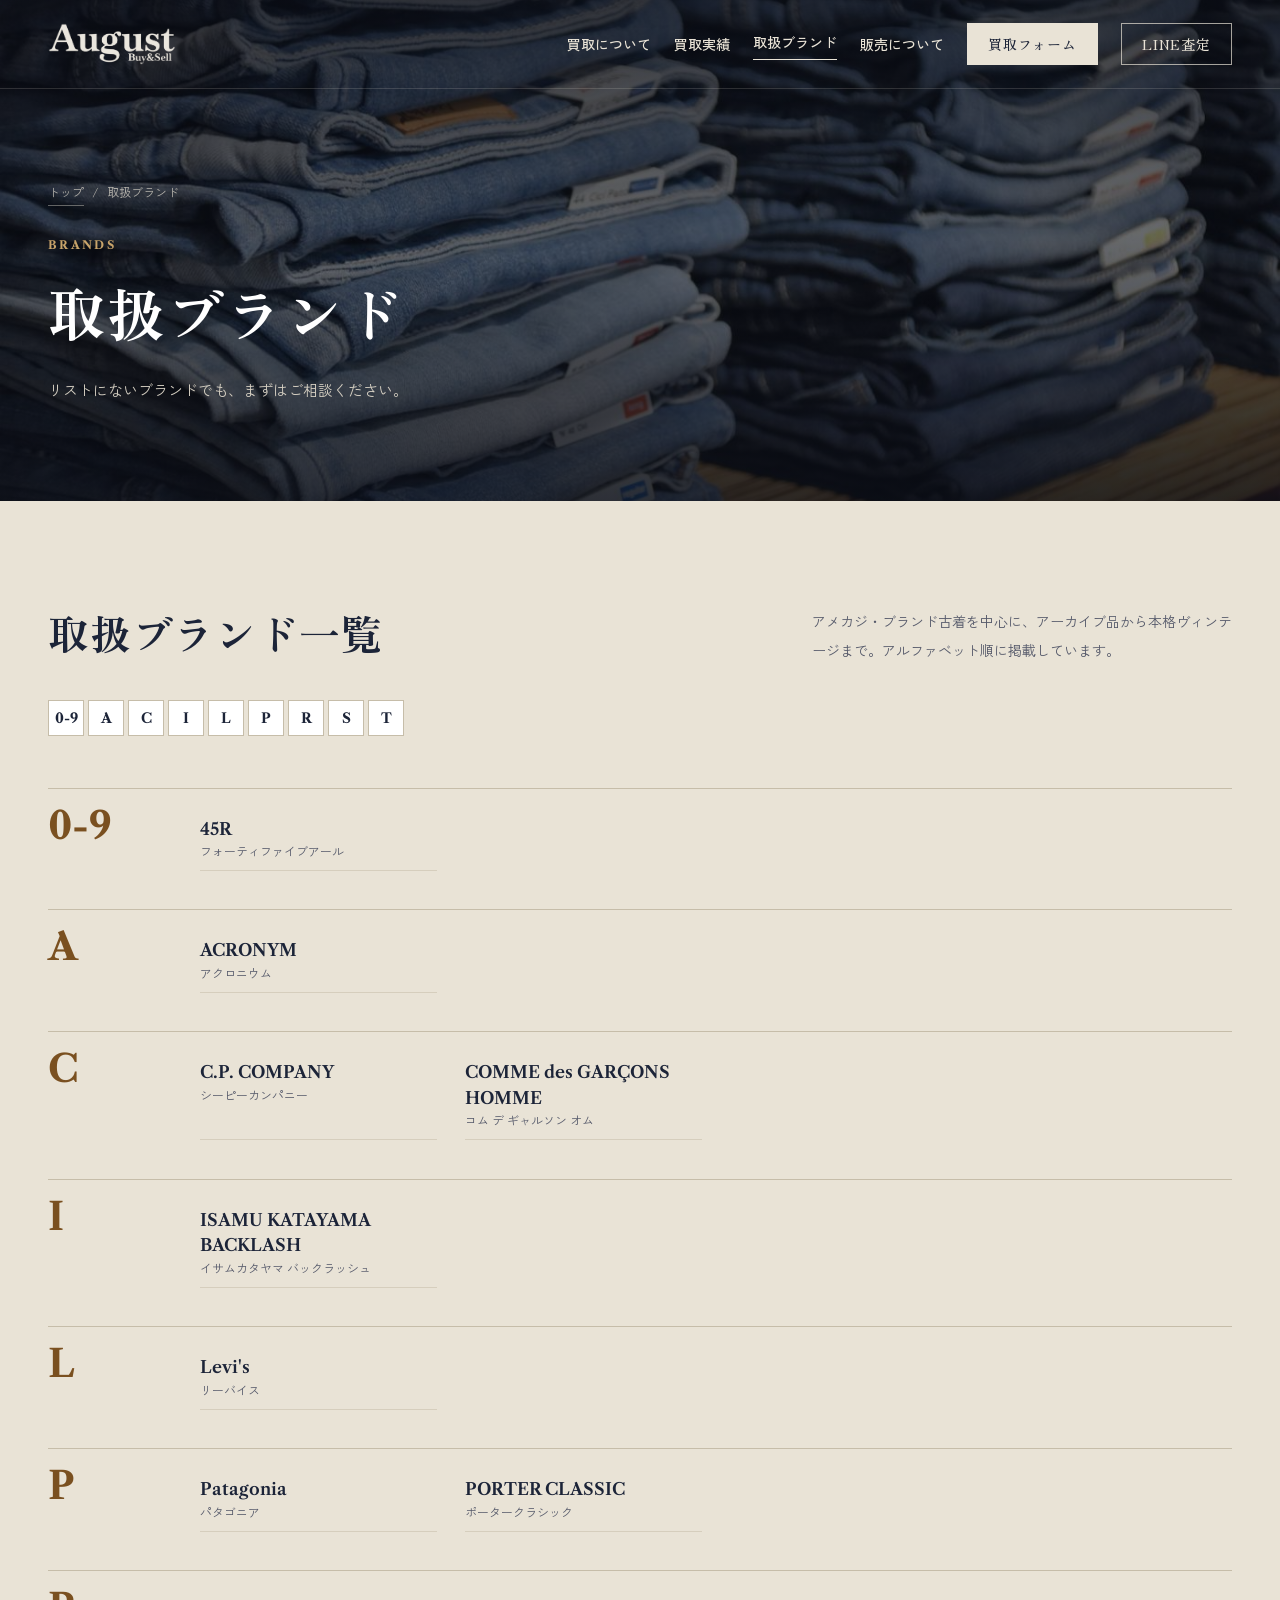
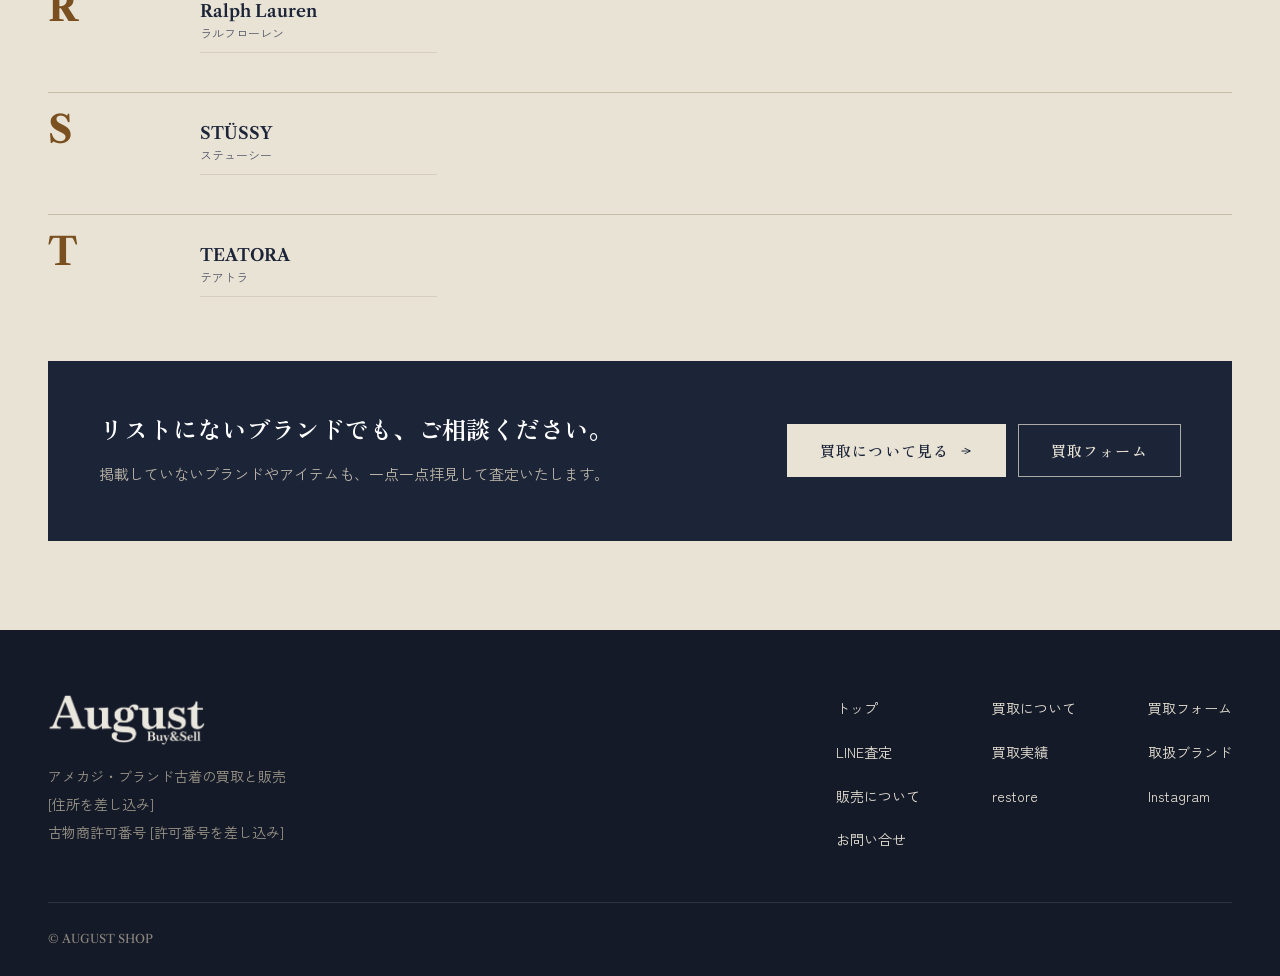
==== brands/index.html @ 7034cb04 "site: update to ver3.2 (multi-page, buy flow/FAQ, form steps, logo and Caslon type) - Top: minimal f" ====
<!doctype html>
<html lang="ja" data-root="../" data-page="brands">
<head>
<meta charset="utf-8">
<meta name="viewport" content="width=device-width, initial-scale=1, viewport-fit=cover">
<title>取扱ブランド｜AUGUST SHOP</title>
<meta name="description" content="AUGUST SHOPの取扱ブランド一覧。Levi's、Ralph Lauren、Patagonia、PORTER CLASSIC など。リストにないブランドもご相談ください。">
<link rel="canonical" href="https://august-shop.net/brands/">
<meta property="og:type" content="website">
<meta property="og:site_name" content="AUGUST SHOP">
<meta property="og:title" content="取扱ブランド｜AUGUST SHOP">
<meta property="og:description" content="AUGUST SHOPの取扱ブランド一覧。Levi's、Ralph Lauren、Patagonia、PORTER CLASSIC など。リストにないブランドもご相談ください。">
<meta property="og:image" content="https://august-shop.net/assets/img/og.jpg">
<meta property="og:url" content="https://august-shop.net/brands/">
<meta name="twitter:card" content="summary_large_image">
<meta name="theme-color" content="#1C2438">
<link rel="preconnect" href="https://fonts.googleapis.com">
<link rel="preconnect" href="https://fonts.gstatic.com" crossorigin>
<link rel="stylesheet" href="https://fonts.googleapis.com/css2?family=Libre+Caslon+Text:ital,wght@0,400;0,700;1,400&family=Zen+Kaku+Gothic+New:wght@400;500;700&family=Zen+Old+Mincho:wght@500;600;700&display=swap">
<link rel="stylesheet" href="../assets/css/style.css">
</head>
<body>
<a class="skip" href="#main">本文へスキップ</a>

<div data-include="header"></div>
<script src="../assets/js/config.js"></script>
<script src="../assets/js/layout.js"></script>
<noscript><p style="padding:100px 20px 0;"><a href="../">トップ</a> / <a href="../buy/">買取について</a> / <a href="../results/">買取実績</a> / <a href="../brands/">取扱ブランド</a> / <a href="../store/">販売について</a></p></noscript>

<main id="main">
  <section class="pagehero" id="top">
    <div class="pagehero__media"><img src="../assets/img/brands.jpg" alt="" aria-hidden="true" fetchpriority="high" width="1400" height="933"></div>
    <div class="wrap pagehero__inner">
      <nav class="crumbs" aria-label="パンくず"><a href="../">トップ</a><span aria-hidden="true">/</span><span aria-current="page">取扱ブランド</span></nav>
      <span class="label">Brands</span>
      <h1>取扱ブランド</h1>
      <p class="pagehero__lede">リストにないブランドでも、まずはご相談ください。</p>
    </div>
  </section>

  <section class="section">
    <div class="wrap">
      <div class="section__head">
        <h2>取扱ブランド一覧</h2>
        <p class="lede" style="font-size:14px;max-width:30em;">アメカジ・ブランド古着を中心に、アーカイブ品から本格ヴィンテージまで。アルファベット順に掲載しています。</p>
      </div>
      <nav class="azbar" id="azbar" aria-label="頭文字で移動"></nav>
      <div class="brandindex" id="brandIndex" aria-live="polite"><p class="datastate">読み込み中…</p></div>

      <div class="consult">
        <div>
          <h2>リストにないブランドでも、<br class="br-sp">ご相談ください。</h2>
          <p>掲載していないブランドやアイテムも、一点一点拝見して査定いたします。</p>
        </div>
        <div class="consult__btns">
          <a class="btn btn--light btn--arrow" href="../buy/">買取について見る</a>
          <a class="btn btn--outline-light" href="../buy/#form">買取フォーム</a>
        </div>
      </div>
    </div>
  </section>
</main>

<div data-include="footer"></div>
<script src="../assets/js/site.js"></script>
<script src="../assets/js/brands.js"></script>
</body>
</html>
---- assets/css/style.css ----
/* ---------- tokens ---------- */
:root{
  --canvas:#E9E3D6;
  --canvas-deep:#DED7C7;
  --ink:#1C2438;
  --ink-deep:#141A28;
  --muted:#55596A;
  --brass:#7A5020;
  --brass-light:#C9A46A;
  --line:#C6BDA9;
  --line-dark:#2C3345;
  --paper:#FFFFFF;
  --error:#8E2A1E;
  --on-dark:#E9E3D6;
  --on-dark-muted:#B9B3A5;

  --gutter:clamp(20px,4.2vw,48px);
  --maxw:1440px;

  --f-display:clamp(34px,6.1vw,76px);
  --f-h2:clamp(26px,3.2vw,42px);
  --f-h3:clamp(20px,1.9vw,30px);
  --f-h4:17px;
  --f-body:clamp(15px,1.15vw,17px);
  --f-small:14px;
  --f-label:clamp(10px,0.9vw,13px);

  --sans:"Zen Kaku Gothic New","Hiragino Kaku Gothic ProN","Yu Gothic",Meiryo,system-ui,sans-serif;
  --latin:"Archivo","Helvetica Neue",Arial,sans-serif;
}

/* ---------- base ---------- */
*,*::before,*::after{box-sizing:border-box;}
html{-webkit-text-size-adjust:100%;scroll-behavior:smooth;}
body{
  margin:0;
  background:var(--canvas);
  color:var(--ink);
  font-family:var(--sans);
  font-size:var(--f-body);
  line-height:2.05;
  -webkit-font-smoothing:antialiased;
  overflow-x:hidden;
}
@media (prefers-reduced-motion:reduce){
  html{scroll-behavior:auto;}
  *,*::before,*::after{animation-duration:.001ms!important;animation-iteration-count:1!important;transition-duration:.001ms!important;}
}
img{max-width:100%;display:block;}
[hidden]{display:none!important;}
.br-sp{display:inline;}
@media (min-width:560px){.br-sp{display:none;}}
a{color:inherit;text-decoration:none;}
h1,h2,h3,h4,p,figure,dl,dd{margin:0;}
h1,h2,h3{text-wrap:balance;line-height:1.4;font-weight:700;}
ul{margin:0;padding:0;list-style:none;}
:where(a,button,input,select,textarea,summary):focus-visible{
  outline:2px solid var(--brass);outline-offset:3px;
}
[id]{scroll-margin-top:92px;}

.wrap{width:100%;max-width:var(--maxw);margin-inline:auto;padding-inline:var(--gutter);}
.skip{position:absolute;left:-9999px;top:0;background:var(--ink);color:#fff;padding:12px 18px;z-index:200;}
.skip:focus{left:8px;top:8px;}

.label{font-family:var(--latin);font-size:var(--f-label);font-weight:700;letter-spacing:.26em;color:var(--brass);text-transform:uppercase;}
.on-photo .label,.on-ink .label{color:var(--brass-light);}
.lede{color:var(--muted);}
.on-ink .lede,.on-photo .lede{color:var(--on-dark-muted);}
.u{border-bottom:1px solid currentColor;padding-bottom:3px;}
.link{font-size:15px;font-weight:500;display:inline-block;transition:color .2s;}
.link:hover{color:var(--brass);}

/* ---------- buttons ---------- */
.btn{
  display:inline-flex;align-items:center;justify-content:center;
  font-family:var(--sans);font-size:15px;font-weight:700;line-height:1;
  padding:18px 32px;border:1px solid transparent;cursor:pointer;
  transition:background-color .2s,color .2s,border-color .2s,transform .2s;
  white-space:nowrap;
}
.btn:hover{transform:translateY(-1px);}
.btn--primary{background:var(--ink);color:#fff;}
.btn--primary:hover{background:var(--ink-deep);color:#fff;}
.btn--ghost{border-color:var(--ink);color:var(--ink);}
.btn--ghost:hover{background:var(--ink);color:#fff;}
.btn--light{background:var(--canvas);color:var(--ink);}
.btn--light:hover{background:#fff;color:var(--ink);}
.btn--outline-light{border-color:rgba(233,227,214,.7);color:var(--on-dark);}
.btn--outline-light:hover{background:var(--on-dark);color:var(--ink);}
.btn--lg{padding:21px 42px;font-size:16px;}
.btn--sm{padding:13px 20px;font-size:14px;}
.btn[disabled]{background:var(--line);color:#5C574D;border-color:transparent;cursor:not-allowed;transform:none;}

/* ---------- header ---------- */
.site-header{
  position:fixed;top:0;left:0;right:0;z-index:100;
  padding-top:env(safe-area-inset-top,0px);
  color:var(--on-dark);
  border-bottom:1px solid rgba(233,227,214,.16);
  transition:background-color .35s,color .35s,border-color .35s;
}
.site-header__inner{
  display:flex;align-items:center;justify-content:space-between;gap:20px;
  height:68px;
}
.site-header.is-solid{
  background:var(--canvas);color:var(--ink);border-bottom-color:var(--line);
}
.brand{display:flex;align-items:baseline;gap:11px;}
.brand__name{font-family:var(--latin);font-weight:800;font-size:19px;letter-spacing:.03em;}
.brand__tag{font-family:var(--latin);font-weight:600;font-size:10px;letter-spacing:.26em;color:var(--brass-light);transition:color .35s;}
.site-header.is-solid .brand__tag{color:var(--brass);}

.nav{display:none;align-items:center;gap:clamp(14px,1.8vw,30px);}
.nav a{font-size:14px;font-weight:500;transition:color .2s;}
.nav a:hover{color:var(--brass-light);}
.site-header.is-solid .nav a:hover{color:var(--brass);}
.nav .btn--light{background:var(--canvas);color:var(--ink);}
.site-header.is-solid .nav .btn--light{background:var(--ink);color:#fff;}
.site-header.is-solid .nav .btn--outline-light{border-color:var(--ink);color:var(--ink);}
.site-header.is-solid .nav .btn--outline-light:hover{background:var(--ink);color:#fff;}

.burger{
  width:44px;height:44px;padding:0;background:none;border:0;cursor:pointer;
  display:flex;flex-direction:column;justify-content:center;align-items:flex-end;gap:7px;
}
.burger span{display:block;width:24px;height:1.5px;background:currentColor;transition:transform .3s,opacity .3s;}
.burger[aria-expanded="true"] span:first-child{transform:translateY(4.25px) rotate(45deg);}
.burger[aria-expanded="true"] span:last-child{transform:translateY(-4.25px) rotate(-45deg);}

.menu{
  position:fixed;inset:0;z-index:99;background:var(--ink-deep);color:var(--on-dark);
  padding:calc(96px + env(safe-area-inset-top,0px)) var(--gutter) 40px;
  display:flex;flex-direction:column;gap:6px;overflow-y:auto;
}
.menu a{font-size:22px;font-weight:700;padding:14px 0;border-bottom:1px solid var(--line-dark);}
.menu__cta{display:flex;flex-direction:column;gap:12px;margin-top:26px;}
.menu__cta .btn{width:100%;}

@media (min-width:1000px){
  .site-header__inner{height:88px;}
  .brand__name{font-size:21px;}
  .brand__tag{font-size:11px;}
  .nav{display:flex;}
  .burger{display:none;}
  .menu{display:none!important;}
}

/* ---------- hero ---------- */
.hero{position:relative;overflow:hidden;background:var(--ink-deep);color:var(--on-dark);isolation:isolate;}
.hero__media{position:absolute;inset:0;z-index:-2;}
.hero__media img{width:100%;height:100%;object-fit:cover;}
.hero__scrim{
  position:absolute;inset:0;z-index:-1;
  background:linear-gradient(178deg,rgba(10,13,22,.80) 0%,rgba(10,13,22,.42) 34%,rgba(10,13,22,.86) 100%);
}
@media (min-width:1000px){
  .hero__scrim{background:linear-gradient(96deg,rgba(10,13,22,.86) 0%,rgba(10,13,22,.64) 44%,rgba(10,13,22,.20) 76%,rgba(10,13,22,.46) 100%);}
}
.hero__inner{
  position:relative;
  padding-block:calc(150px + env(safe-area-inset-top,0px)) 120px;
  min-height:min(640px,86vh);
  display:flex;flex-direction:column;justify-content:center;
}
.hero__eyebrow{display:flex;align-items:center;gap:16px;}
.hero__eyebrow .rule{width:clamp(32px,4vw,56px);height:1px;background:var(--brass-light);flex-shrink:0;}
.hero h1{
  margin-top:24px;font-size:var(--f-display);line-height:1.26;letter-spacing:.005em;color:#fff;
}
.hero__lede{margin-top:24px;max-width:34em;color:#D5CFC2;}
.hero__cta{display:flex;flex-wrap:wrap;gap:14px;margin-top:36px;}
.hero__meta{
  display:flex;flex-wrap:wrap;align-items:center;gap:10px 24px;
  margin-top:44px;font-size:var(--f-small);color:#D5CFC2;
}
.hero__meta .dot{width:1px;height:14px;background:rgba(233,227,214,.4);display:none;}
.hero__vertical{
  display:none;position:absolute;right:calc(var(--gutter) - 4px);top:50%;transform:translateY(-50%);
  writing-mode:vertical-rl;font-family:var(--latin);font-size:12px;font-weight:600;
  letter-spacing:.34em;color:rgba(233,227,214,.72);
}
.hero__scroll{
  display:none;position:absolute;left:50%;bottom:0;transform:translateX(-50%);
  flex-direction:column;align-items:center;gap:12px;
}
.hero__scroll span{font-family:var(--latin);font-size:10px;font-weight:700;letter-spacing:.32em;color:rgba(233,227,214,.72);}
.hero__scroll i{width:1px;height:64px;background:linear-gradient(180deg,rgba(233,227,214,.7),rgba(233,227,214,0));}
@media (min-width:1000px){
  .hero__inner{min-height:min(820px,90vh);padding-block:190px 150px;}
  .hero__lede{max-width:32em;}
  .hero__meta .dot{display:block;}
  .hero__vertical,.hero__scroll{display:flex;}
}
.hero__media img{animation:heroZoom 22s ease-out forwards;transform-origin:52% 50%;}
@keyframes heroZoom{from{transform:scale(1.08);}to{transform:scale(1);}}
@media (prefers-reduced-motion:reduce){.hero__media img{animation:none;}}

/* ---------- generic section ---------- */
.section{padding-block:clamp(56px,7vw,104px);}
.section--deep{background:var(--canvas-deep);}
.section--rule{border-top:1px solid var(--line);}
.on-ink{background:var(--ink);color:var(--on-dark);}
.section__head{display:flex;flex-wrap:wrap;align-items:flex-end;justify-content:space-between;gap:16px 32px;}
.section__head h2{font-size:var(--f-h2);}
h2 + .lede{margin-top:16px;}

/* ---------- about ---------- */
.about{display:grid;gap:0;}
.about__text{padding-block:clamp(52px,6.5vw,104px);}
.about__text h2{font-size:var(--f-h2);line-height:1.6;}
.about__text p{margin-top:26px;max-width:38em;}
.about__text p + p{color:var(--on-dark-muted);}
.about__media img{width:100%;height:clamp(240px,42vw,100%);min-height:240px;object-fit:cover;}
@media (min-width:1000px){
  .about{grid-template-columns:minmax(0,1fr) 520px;align-items:stretch;}
  .about__text{padding-right:72px;}
  .about__media img{height:100%;min-height:520px;}
}

/* ---------- brands ---------- */
.brands{position:relative;overflow:hidden;background:var(--ink-deep);color:var(--on-dark);isolation:isolate;padding-block:clamp(38px,4.6vw,62px);}
.brands__media{position:absolute;inset:0;z-index:-2;}
.brands__media img{width:100%;height:100%;object-fit:cover;}
.brands::before{content:"";position:absolute;inset:0;z-index:-1;background:rgba(16,21,33,.87);}
.marquee{overflow:hidden;}
.marquee__track{
  display:flex;width:max-content;gap:clamp(24px,3vw,48px);align-items:center;
  font-family:var(--latin);font-size:clamp(19px,2.2vw,29px);font-weight:600;white-space:nowrap;
  animation:marquee 46s linear infinite;
}
.marquee--alt .marquee__track{animation-duration:62s;animation-direction:reverse;color:rgba(233,227,214,.5);}
.marquee + .marquee{margin-top:16px;}
.marquee__track span[aria-hidden="true"]{color:var(--brass-light);}
.marquee--alt .marquee__track span[aria-hidden="true"]{color:inherit;}
@keyframes marquee{from{transform:translateX(0);}to{transform:translateX(-50%);}}
@media (prefers-reduced-motion:reduce){.marquee__track{animation:none;}}
.brands__note{margin-top:clamp(24px,3vw,40px);font-size:var(--f-small);color:var(--on-dark-muted);}

/* ---------- buy methods ---------- */
.methods{display:grid;gap:clamp(40px,5vw,56px);margin-top:clamp(32px,4vw,48px);}
@media (min-width:860px){.methods{grid-template-columns:1fr 1fr;}}
.method img{width:100%;height:clamp(200px,26vw,320px);object-fit:cover;}
.method .label{display:block;margin-top:26px;}
.method h3{margin-top:12px;font-size:var(--f-h3);}
.method p{margin-top:18px;color:var(--muted);}
.method__cta{display:flex;flex-wrap:wrap;gap:12px;margin-top:24px;}

/* ---------- statement ---------- */
.statement{position:relative;overflow:hidden;background:var(--ink-deep);color:var(--on-dark);isolation:isolate;}
.statement__media{position:absolute;inset:0;z-index:-2;}
.statement__media img{width:100%;height:100%;object-fit:cover;}
.statement::before{
  content:"";position:absolute;inset:0;z-index:-1;
  background:linear-gradient(178deg,rgba(10,13,22,.62),rgba(10,13,22,.88));
}
@media (min-width:1000px){
  .statement::before{background:linear-gradient(90deg,rgba(10,13,22,.90) 0%,rgba(10,13,22,.66) 52%,rgba(10,13,22,.22) 100%);}
}
.statement__inner{padding-block:clamp(72px,9vw,128px);}
.statement h2{font-size:var(--f-h2);line-height:1.55;color:#fff;}
.statement p{margin-top:22px;max-width:32em;color:#D5CFC2;}

/* ---------- notes ---------- */
.notes{display:grid;gap:clamp(26px,4vw,88px);}
@media (min-width:860px){.notes{grid-template-columns:300px 1fr;}}
.notes__items{display:grid;gap:clamp(26px,4vw,64px);}
@media (min-width:1000px){.notes__items{grid-template-columns:1fr 1.4fr;}}
.notes h3{font-size:var(--f-h4);}
.notes p{margin-top:14px;color:var(--muted);}

/* ---------- instagram ---------- */
.ig__head{display:flex;flex-wrap:wrap;align-items:flex-end;justify-content:space-between;gap:20px;}
.ig__account{display:flex;align-items:center;gap:14px;}
.ig__account span:first-child{font-family:var(--latin);font-size:16px;font-weight:700;}
.ig__grid{
  display:grid;grid-template-columns:repeat(2,minmax(0,1fr));gap:4px;
  margin-top:clamp(24px,3vw,48px);
}
@media (min-width:640px){.ig__grid{grid-template-columns:repeat(3,minmax(0,1fr));gap:6px;}}
@media (min-width:1000px){.ig__grid{grid-template-columns:repeat(4,minmax(0,1fr));gap:8px;}}
.ig__grid a{display:block;overflow:hidden;background:var(--line);}
.ig__grid img{width:100%;aspect-ratio:1/1;object-fit:cover;transition:transform .5s ease;}
.ig__grid a:hover img{transform:scale(1.04);}
.ig__more{margin-top:clamp(24px,3vw,44px);}

/* ---------- services ---------- */
.services{display:grid;gap:clamp(44px,5vw,0px);}
@media (min-width:860px){
  .services{grid-template-columns:1fr 1fr;gap:0;}
  .service:first-child{padding-right:72px;border-right:1px solid var(--line);}
  .service:last-child{padding-left:72px;}
}
.service img{width:100%;height:clamp(220px,26vw,360px);object-fit:cover;}
.service__name{margin-top:28px;font-family:var(--latin);font-size:clamp(28px,3vw,34px);font-weight:800;letter-spacing:.02em;}
.service p{margin-top:18px;color:var(--muted);}
.service__foot{display:flex;flex-wrap:wrap;align-items:center;gap:10px 18px;margin-top:24px;}
.soon{font-family:var(--latin);font-size:11px;font-weight:700;letter-spacing:.2em;color:var(--muted);}

/* ---------- store ---------- */
.store{display:grid;gap:clamp(32px,4vw,56px);}
@media (min-width:860px){.store{grid-template-columns:280px minmax(0,1fr);}}
@media (min-width:1180px){.store{grid-template-columns:280px minmax(0,1fr) 360px;}}
.store__intro h2{font-size:var(--f-h2);line-height:1.5;}
.store__intro p{margin-top:18px;font-size:15px;color:var(--muted);}
.store dl{display:grid;grid-template-columns:auto;}
@media (min-width:520px){.store dl{grid-template-columns:130px 1fr;column-gap:28px;}}
.store dt{padding-top:20px;font-size:15px;font-weight:700;border-top:1px solid var(--line);}
.store dd{padding-bottom:20px;font-size:16px;color:var(--muted);}
@media (min-width:520px){
  .store dt{padding-block:20px;}
  .store dd{padding-block:20px;border-top:1px solid var(--line);}
}
.store__photo img{width:100%;height:clamp(260px,44vw,520px);object-fit:cover;}

/* ---------- form ---------- */
.formsec{background:var(--canvas-deep);border-top:1px solid var(--line);}
.formgrid{display:grid;gap:clamp(40px,5vw,64px);margin-top:clamp(32px,4vw,52px);}
@media (min-width:980px){.formgrid{grid-template-columns:minmax(0,1fr) 340px;}}
.field{display:flex;flex-direction:column;gap:8px;margin-bottom:22px;}
.field > label,.fieldset > legend{font-size:14px;font-weight:700;}
.req{color:var(--error);font-size:12px;margin-left:6px;}
.opt{color:var(--muted);font-size:12px;margin-left:6px;font-weight:500;}
.field input[type="text"],.field input[type="tel"],.field input[type="email"],.field select,.field textarea{
  font-family:var(--sans);font-size:16px;color:var(--ink);background:var(--paper);
  border:1px solid var(--muted);padding:14px;width:100%;line-height:1.6;
}
.field input:focus,.field select:focus,.field textarea:focus{
  outline:2px solid var(--brass);outline-offset:2px;border-color:var(--brass);
}
.field textarea{resize:vertical;min-height:110px;}
.field .hint{font-size:12px;color:var(--muted);line-height:1.8;}
.field .err{font-size:12px;font-weight:700;color:var(--error);}
.field[data-invalid="true"] input,.field[data-invalid="true"] select,.field[data-invalid="true"] textarea{border:2px solid var(--error);}
.row{display:grid;gap:0 20px;}
@media (min-width:640px){.row{grid-template-columns:1fr 1fr;}}
.fieldset{border:0;padding:0;margin:0 0 22px;}
.fieldset legend{padding:0;margin-bottom:10px;}
.choices{display:flex;flex-wrap:wrap;gap:10px;}
.choice{display:flex;align-items:center;gap:9px;border:1px solid var(--line);background:var(--paper);padding:13px 18px;font-size:16px;cursor:pointer;}
.choice input{accent-color:var(--brass);width:17px;height:17px;}
.choice:has(input:checked){border-color:var(--ink);box-shadow:inset 0 0 0 1px var(--ink);}
.drop{border:1px dashed var(--muted);background:var(--paper);padding:22px;text-align:center;}
.drop input{font-size:14px;}
.agree{display:flex;align-items:flex-start;gap:11px;font-size:15px;line-height:1.9;}
.agree input{margin-top:6px;accent-color:var(--brass);width:18px;height:18px;flex-shrink:0;}
.form__submit{display:flex;flex-wrap:wrap;align-items:center;gap:16px;margin-top:8px;}
.form__note{font-size:13px;color:var(--muted);}
.formstatus{margin-top:20px;padding:20px;border-left:3px solid var(--brass);background:var(--paper);font-size:15px;line-height:1.95;}
.aside{display:flex;flex-direction:column;gap:26px;}
.card{background:var(--paper);padding:26px;}
.card--line{background:var(--brass);color:#fff;}
.card--line h3{font-size:19px;}
.card--line ol{margin:16px 0 0;padding-left:1.15em;font-size:14px;line-height:2;}
.card--line .id{margin-top:18px;font-family:var(--latin);font-size:15px;font-weight:700;border-top:1px solid rgba(255,255,255,.4);padding-top:16px;}
.card h3{font-size:var(--f-h4);}
.card p{margin-top:12px;font-size:14px;color:var(--muted);}
.card--line p{color:rgba(255,255,255,.88);}

/* ---------- final cta ---------- */
.cta{background:var(--ink);color:var(--on-dark);}
.cta__inner{display:flex;flex-wrap:wrap;align-items:center;justify-content:space-between;gap:32px;padding-block:clamp(56px,7vw,104px);}
.cta h2{font-size:var(--f-h2);line-height:1.45;color:var(--on-dark);}
.cta p{margin-top:20px;color:var(--on-dark-muted);font-size:16px;}
.cta__buttons{display:flex;flex-direction:column;gap:14px;min-width:min(100%,260px);}

/* ---------- footer ---------- */
.footer{background:var(--ink-deep);color:var(--on-dark);padding-block:clamp(48px,5vw,64px) 0;}
.footer__top{display:grid;gap:36px;}
@media (min-width:860px){.footer__top{grid-template-columns:1fr auto;}}
.footer__name{font-family:var(--latin);font-weight:800;font-size:23px;letter-spacing:.03em;}
.footer address{margin-top:16px;font-style:normal;font-size:14px;line-height:2;color:#9C9689;}
.footer__links{display:grid;grid-template-columns:repeat(2,minmax(0,1fr));gap:14px 48px;}
@media (min-width:860px){.footer__links{grid-template-columns:repeat(3,auto);gap:15px 72px;}}
.footer__links a{font-size:14px;transition:color .2s;}
.footer__links a:hover{color:var(--brass-light);}
.footer__bottom{
  margin-top:clamp(32px,4vw,48px);padding-block:24px calc(24px + env(safe-area-inset-bottom,0px));
  border-top:1px solid var(--line-dark);
  font-family:var(--latin);font-size:12px;color:#8C867E;
}
@media (max-width:859px){.footer__bottom{padding-bottom:calc(96px + env(safe-area-inset-bottom,0px));}}

/* ---------- persistent cta ---------- */
.dock{position:fixed;z-index:90;left:0;right:0;bottom:0;padding:0 12px 0;background:var(--brass);
  display:flex;gap:10px;align-items:center;
  padding-block:12px calc(12px + env(safe-area-inset-bottom,0px));
}
.dock .btn{flex:1;padding:15px 0;font-size:15px;}
.dock .btn--white{background:#fff;color:var(--brass);}
.dock .btn--wire{border-color:#fff;color:#fff;}
.dock .btn--wire:hover{background:#fff;color:var(--brass);}
@media (min-width:860px){
  .dock{
    left:auto;right:32px;bottom:auto;top:50%;transform:translateY(-50%);
    width:206px;flex-direction:column;gap:0;padding:0;
    box-shadow:0 10px 30px rgba(28,36,56,.28);
    opacity:0;visibility:hidden;transition:opacity .35s,visibility .35s;
  }
  .dock.is-on{opacity:1;visibility:visible;}
  .dock .btn{width:100%;padding:17px 20px;justify-content:flex-start;}
  .dock .btn--white{background:transparent;color:#fff;border-bottom:1px solid rgba(255,255,255,.35);}
  .dock .btn--white:hover{background:rgba(0,0,0,.14);color:#fff;}
  .dock .btn--wire{border-color:transparent;color:#fff;}
  .dock .btn--wire:hover{background:rgba(0,0,0,.14);color:#fff;}
  .dock .btn:hover{transform:none;}
}

/* ---------- reveal (JS adds .js to <html>) ---------- */
.js .reveal{opacity:0;transform:translateY(24px);}
.js .reveal.is-in{opacity:1;transform:none;transition:opacity .7s ease,transform .7s cubic-bezier(.2,.7,.3,1);}
@media (prefers-reduced-motion:reduce){.js .reveal{opacity:1;transform:none;}}

/* =========================================================
   ver3.1 additions — multi-page
   ========================================================= */

/* nav: current page */
.nav a[aria-current="page"]:not(.btn){border-bottom:1px solid currentColor;padding-bottom:3px;}
.menu a[aria-current="page"]{color:var(--brass-light);}

/* arrow button */
.btn--arrow::after{content:"→";margin-left:12px;font-family:var(--latin);font-weight:600;transition:transform .2s;}
.btn--arrow:hover::after{transform:translateX(3px);}
.more{display:flex;flex-wrap:wrap;gap:12px;margin-top:clamp(28px,3.4vw,48px);}
.brands__more{margin-top:clamp(24px,3vw,36px);display:flex;flex-wrap:wrap;align-items:center;gap:16px 28px;}
.brands__more .brands__note{margin-top:0;}

/* ---------- page hero (sub pages) ---------- */
.pagehero{position:relative;overflow:hidden;background:var(--ink-deep);color:var(--on-dark);isolation:isolate;}
.pagehero__media{position:absolute;inset:0;z-index:-2;}
.pagehero__media img{width:100%;height:100%;object-fit:cover;}
.pagehero::before{content:"";position:absolute;inset:0;z-index:-1;
  background:linear-gradient(178deg,rgba(10,13,22,.84) 0%,rgba(10,13,22,.62) 50%,rgba(10,13,22,.88) 100%);}
.pagehero__inner{padding-block:calc(128px + env(safe-area-inset-top,0px)) clamp(48px,6vw,80px);}
.pagehero h1{margin-top:20px;font-size:clamp(30px,4.6vw,58px);line-height:1.35;color:#fff;}
.pagehero p.pagehero__lede{margin-top:18px;max-width:36em;color:#D5CFC2;}
.pagehero .label{color:var(--brass-light);}
.crumbs{display:flex;flex-wrap:wrap;gap:8px;font-size:12px;color:rgba(233,227,214,.72);margin-bottom:22px;}
.crumbs a{border-bottom:1px solid rgba(233,227,214,.4);}
.crumbs a:hover{color:#fff;}
@media (min-width:1000px){.pagehero__inner{padding-block:180px 96px;}}

/* ---------- 3 methods ---------- */
@media (min-width:1000px){.methods--3{grid-template-columns:repeat(3,1fr);}}
@media (min-width:860px) and (max-width:999px){.methods--3 .method:last-child{grid-column:1 / -1;}}
.method__panel{height:clamp(200px,26vw,320px);background:var(--brass);color:#fff;display:flex;flex-direction:column;justify-content:flex-end;padding:26px;}
.method__panel b{font-family:var(--latin);font-size:clamp(56px,7vw,96px);font-weight:800;line-height:1;letter-spacing:.01em;}
.method__panel span{margin-top:12px;font-size:14px;color:rgba(255,255,255,.88);}
.method ol.steps{margin:18px 0 0;padding-left:1.2em;color:var(--muted);}
.method .line-id{margin-top:14px;font-family:var(--latin);font-weight:700;font-size:15px;}

/* ---------- coupons ---------- */
.coupons{display:grid;gap:clamp(18px,2vw,28px);margin-top:clamp(28px,3.4vw,48px);}
@media (min-width:860px){.coupons{grid-template-columns:repeat(2,minmax(0,1fr));}}
.coupon{background:var(--paper);border:1px solid var(--line);display:flex;flex-direction:column;}
.coupon__img img{width:100%;aspect-ratio:16/7;object-fit:cover;}
.coupon__body{padding:clamp(22px,2.4vw,32px);display:flex;flex-direction:column;gap:14px;flex:1;}
.coupon__rate{font-family:var(--latin);font-weight:800;font-size:clamp(34px,4vw,48px);line-height:1;color:var(--brass);letter-spacing:.01em;}
.coupon__title{font-size:var(--f-h4);line-height:1.6;}
.coupon__desc{font-size:14px;color:var(--muted);line-height:1.95;}
.coupon__notes{font-size:12px;color:var(--muted);line-height:1.9;}
.coupon__notes li::before{content:"※ ";}
.coupon__meta{display:flex;flex-wrap:wrap;gap:6px 16px;font-size:12px;color:var(--muted);}
.coupon__meta b{font-family:var(--latin);letter-spacing:.12em;color:var(--ink);}
.coupon__how{border-top:1px dashed var(--line);padding-top:14px;font-size:13px;line-height:1.9;}
.coupon__how dt{font-weight:700;}
.coupon__how dd{color:var(--muted);margin-bottom:6px;}
@media (min-width:640px){.coupon__how{display:grid;grid-template-columns:auto 1fr;gap:4px 14px;}.coupon__how dd{margin:0;}}
.coupon__cta{margin-top:auto;padding-top:6px;}

.coupon--featured{grid-column:1 / -1;background:var(--ink);color:var(--on-dark);border:0;position:relative;overflow:hidden;}
.coupon--featured .coupon__body{gap:18px;}
@media (min-width:860px){
  .coupon--featured{display:grid;grid-template-columns:minmax(0,1.05fr) minmax(0,1fr);}
  .coupon--featured .coupon__hero{border-right:1px dashed rgba(233,227,214,.3);}
}
.coupon__hero{padding:clamp(28px,4vw,56px);display:flex;flex-direction:column;justify-content:center;gap:16px;}
.coupon__hero .label{color:var(--brass-light);}
.coupon--featured .coupon__rate{font-size:clamp(72px,12vw,168px);color:var(--brass-light);letter-spacing:-.01em;}
.coupon--featured .coupon__title{font-size:clamp(20px,2.2vw,30px);color:#fff;}
.coupon--featured .coupon__desc,.coupon--featured .coupon__notes,.coupon--featured .coupon__meta,.coupon--featured .coupon__how dd{color:var(--on-dark-muted);}
.coupon--featured .coupon__meta b{color:var(--on-dark);}
.coupon--featured .coupon__how{border-top-color:rgba(233,227,214,.3);}
.coupon--featured .coupon__img img{aspect-ratio:auto;height:100%;max-height:260px;}
.coupon--featured .coupon__body{padding:clamp(24px,3.4vw,48px);}
.coupon--featured .btn--ghost{border-color:var(--on-dark);color:var(--on-dark);}
.coupon--featured .btn--ghost:hover{background:var(--on-dark);color:var(--ink);}

/* ---------- results ---------- */
.results{display:grid;grid-template-columns:repeat(2,minmax(0,1fr));gap:clamp(14px,2vw,28px) clamp(10px,1.6vw,24px);margin-top:clamp(28px,3.4vw,48px);}
@media (min-width:640px){.results{grid-template-columns:repeat(3,minmax(0,1fr));}}
@media (min-width:1000px){.results{grid-template-columns:repeat(4,minmax(0,1fr));}}
@media (min-width:1180px){.results--5{grid-template-columns:repeat(5,minmax(0,1fr));}}
.result__img{position:relative;background:var(--canvas-deep);overflow:hidden;aspect-ratio:4/5;}
.result__img img{width:100%;height:100%;object-fit:cover;transition:transform .5s ease;}
.result:hover .result__img img{transform:scale(1.03);}
.result__noimg{position:absolute;inset:0;display:flex;align-items:center;justify-content:center;padding:12px;text-align:center;
  font-family:var(--latin);font-weight:700;font-size:15px;color:var(--muted);background:var(--canvas-deep);}
.result__date{position:absolute;left:0;top:0;background:var(--ink);color:var(--on-dark);font-family:var(--latin);font-size:11px;font-weight:600;letter-spacing:.08em;padding:5px 9px;line-height:1.4;}
.result__body{padding-top:12px;line-height:1.6;}
.result__brand{font-family:var(--latin);font-weight:700;font-size:15px;}
.result__item{font-size:13px;color:var(--muted);margin-top:2px;}
.result__price{margin-top:8px;font-family:var(--latin);font-weight:800;font-size:clamp(19px,1.8vw,24px);color:var(--brass);}
.result__price small{font-family:var(--sans);font-size:11px;font-weight:700;color:var(--muted);margin-right:6px;letter-spacing:.04em;}
.result__meta{margin-top:6px;font-size:12px;color:var(--muted);display:flex;flex-wrap:wrap;gap:2px 10px;}
.section--deep .result__img,.section--deep .result__noimg{background:#D3CBB9;}

.chips{display:flex;flex-wrap:wrap;gap:8px;margin-top:clamp(24px,3vw,36px);}
.chip{font-family:var(--latin);font-size:14px;font-weight:600;padding:9px 16px;background:var(--paper);border:1px solid var(--line);color:var(--ink);cursor:pointer;line-height:1.3;}
.chip:hover{border-color:var(--ink);}
.chip[aria-pressed="true"]{background:var(--ink);border-color:var(--ink);color:#fff;}
.chip .n{font-weight:500;opacity:.6;margin-left:6px;}
.count{margin-top:18px;font-size:13px;color:var(--muted);}

.datastate{grid-column:1 / -1;padding:28px;border:1px dashed var(--line);font-size:14px;color:var(--muted);text-align:center;}
.on-ink .datastate,.coupon--featured .datastate{border-color:var(--line-dark);color:var(--on-dark-muted);}

/* ---------- brand index ---------- */
.azbar{display:flex;flex-wrap:wrap;gap:4px;margin-top:clamp(24px,3vw,36px);}
.azbar a{font-family:var(--latin);font-weight:700;font-size:14px;min-width:36px;height:36px;display:inline-flex;align-items:center;justify-content:center;border:1px solid var(--line);background:var(--paper);}
.azbar a:hover{border-color:var(--ink);}
.brandindex{margin-top:clamp(32px,4vw,56px);display:grid;gap:clamp(28px,3vw,40px);}
.brandgroup{display:grid;gap:12px;border-top:1px solid var(--line);padding-top:18px;}
@media (min-width:860px){.brandgroup{grid-template-columns:120px 1fr;gap:32px;}}
.brandgroup h2{font-family:var(--latin);font-size:clamp(28px,3vw,40px);font-weight:800;color:var(--brass);line-height:1;}
.brandgroup ul{display:grid;grid-template-columns:repeat(auto-fill,minmax(220px,1fr));gap:4px 28px;}
.brandgroup li{padding:10px 0;border-bottom:1px solid rgba(198,189,169,.55);display:flex;flex-direction:column;line-height:1.5;}
.brandgroup li b{font-family:var(--latin);font-size:17px;font-weight:600;}
.brandgroup li span{font-size:12px;color:var(--muted);}
.consult{margin-top:clamp(40px,5vw,72px);background:var(--ink);color:var(--on-dark);padding:clamp(28px,4vw,56px);display:flex;flex-wrap:wrap;align-items:center;justify-content:space-between;gap:24px;}
.consult h2{font-size:var(--f-h3);line-height:1.5;color:#fff;}
.consult p{margin-top:10px;color:var(--on-dark-muted);font-size:15px;}
.consult__btns{display:flex;flex-wrap:wrap;gap:12px;}

/* ---------- EC shops ---------- */
.shops{display:grid;gap:12px;margin-top:clamp(28px,3.4vw,48px);}
@media (min-width:640px){.shops{grid-template-columns:repeat(2,minmax(0,1fr));}}
@media (min-width:1000px){.shops{grid-template-columns:repeat(3,minmax(0,1fr));}}
.shop{display:flex;flex-direction:column;justify-content:space-between;gap:28px;min-height:170px;padding:26px;background:var(--paper);border:1px solid var(--line);transition:background-color .25s,color .25s,border-color .25s;}
.shop:hover{background:var(--ink);color:#fff;border-color:var(--ink);}
.shop__top{display:flex;justify-content:space-between;align-items:flex-start;gap:12px;}
.shop .label{transition:color .25s;}
.shop:hover .label{color:var(--brass-light);}
.shop__arrow{font-family:var(--latin);font-size:22px;line-height:1;}
.shop__name{font-size:clamp(20px,1.9vw,26px);font-weight:700;line-height:1.4;}
.shop__host{margin-top:6px;font-family:var(--latin);font-size:12px;color:var(--muted);letter-spacing:.04em;word-break:break-all;}
.shop:hover .shop__host{color:var(--on-dark-muted);}

/* ---------- buy form: items & photos ---------- */
.items{display:flex;flex-direction:column;gap:18px;margin-bottom:22px;}
.itemblock{border:1px solid var(--line);background:rgba(255,255,255,.42);padding:clamp(18px,2.2vw,26px);}
.itemblock[data-invalid="true"]{border-color:var(--error);}
.itemblock__head{display:flex;justify-content:space-between;align-items:center;gap:12px;margin-bottom:14px;}
.itemblock__head h3{font-family:var(--latin);font-size:15px;font-weight:700;letter-spacing:.12em;}
.itemblock__head h3 span{font-family:var(--sans);letter-spacing:0;margin-left:4px;}
.linkbtn{background:none;border:0;padding:6px 0;font:inherit;font-size:13px;font-weight:700;color:var(--error);cursor:pointer;border-bottom:1px solid currentColor;}
.linkbtn[disabled]{color:var(--line);cursor:not-allowed;}
.itemblock .field{margin-bottom:16px;}
.itemblock .field:last-child{margin-bottom:0;}
.addbtn{width:100%;border-style:dashed;}
.addbtn::before{content:"＋";margin-right:8px;}
.photos__pick{display:flex;flex-wrap:wrap;align-items:center;gap:10px 16px;}
.photos__pick label.btn{cursor:pointer;}
.photos__pick input[type="file"]{position:absolute;width:1px;height:1px;opacity:0;pointer-events:none;}
.photos__pick input[type="file"]:focus-visible + label{outline:2px solid var(--brass);outline-offset:3px;}
.thumbs{display:flex;flex-wrap:wrap;gap:8px;margin-top:12px;}
.thumbs:empty{display:none;}
.thumb{position:relative;width:76px;height:76px;background:var(--canvas-deep);}
.thumb img{width:100%;height:100%;object-fit:cover;}
.thumb button{position:absolute;right:-7px;top:-7px;width:24px;height:24px;border-radius:50%;border:0;background:var(--ink);color:#fff;font-size:14px;line-height:24px;padding:0;cursor:pointer;}
.thumb.is-busy::after{content:"…";position:absolute;inset:0;display:flex;align-items:center;justify-content:center;background:rgba(233,227,214,.7);font-weight:700;}
.photos__msg{font-size:12px;font-weight:700;color:var(--error);margin-top:8px;}
.privacy{font-size:12px;color:var(--muted);line-height:1.9;margin-bottom:14px;padding:14px 16px;background:rgba(255,255,255,.42);border-left:2px solid var(--line);}
.formstatus.is-ok{border-left-color:#2F5D3A;}
.formstatus.is-error{border-left-color:var(--error);}
.btn.is-sending{opacity:.75;cursor:progress;}
.btn.is-sending::after{content:"";width:14px;height:14px;margin-left:12px;border:2px solid rgba(255,255,255,.4);border-top-color:#fff;border-radius:50%;animation:spin .8s linear infinite;}
@keyframes spin{to{transform:rotate(360deg);}}
.endpoint-warn{font-size:12px;color:var(--error);font-weight:700;}
.hp{position:absolute!important;left:-9999px!important;width:1px;height:1px;overflow:hidden;}

/* =========================================================
   ver3.2 additions
   ========================================================= */

/* ---------- hero: 売る／買う の2つの入口 ---------- */
.hero h1{font-size:clamp(30px,5.2vw,68px);}
.hero__paths{display:grid;gap:12px;margin-top:36px;max-width:640px;}
@media (min-width:640px){.hero__paths{grid-template-columns:1.25fr 1fr;align-items:stretch;}}
.path{position:relative;display:flex;flex-direction:column;gap:4px;padding:18px 52px 18px 22px;line-height:1.5;
  border:1px solid rgba(233,227,214,.7);color:var(--on-dark);transition:background-color .2s,color .2s,transform .2s;}
.path:hover{transform:translateY(-1px);}
.path__for{font-size:12px;font-weight:700;letter-spacing:.06em;opacity:.8;}
.path__name{font-size:clamp(20px,2vw,24px);font-weight:700;}
.path__note{font-size:12px;opacity:.8;}
.path__arrow{position:absolute;right:20px;top:50%;transform:translateY(-50%);font-family:var(--latin);font-size:20px;transition:transform .2s;}
.path:hover .path__arrow{transform:translate(3px,-50%);}
.path--sell{background:var(--canvas);color:var(--ink);border-color:var(--canvas);}
.path--sell .path__for{color:var(--brass);opacity:1;}
.path--sell:hover{background:#fff;border-color:#fff;}
.path--buy:hover{background:rgba(233,227,214,.12);}
.hero__quick{margin-top:16px;font-size:14px;color:#D5CFC2;line-height:1.8;}
.hero__quick a{color:#fff;border-bottom:1px solid rgba(255,255,255,.55);padding-bottom:1px;}
.hero__quick a:hover{color:var(--brass-light);border-color:var(--brass-light);}
.hero__quick span{margin:0 8px;opacity:.5;}
.hero__meta{margin-top:28px;}
.hero__badge{align-self:flex-start;margin-top:28px;font-size:14px;}
.hero__badge + .hero__paths{margin-top:14px;}
.hide-sp{display:none;}
@media (min-width:640px){.hide-sp{display:inline;}}
@media (max-width:639px){
  .hero__inner{padding-block:calc(108px + env(safe-area-inset-top,0px)) 96px;min-height:0;}
  .hero h1{margin-top:16px;}
  .hero__lede{margin-top:16px;font-size:14px;line-height:1.9;}
  .path{padding:14px 48px 14px 18px;}
}
.hero__badge{display:inline-flex;align-items:center;gap:10px;padding:6px 12px 6px 6px;background:var(--brass);color:#fff;font-weight:700;line-height:1.4;}
.hero__badge-k{font-family:var(--latin);font-size:10px;letter-spacing:.2em;text-transform:uppercase;background:rgba(0,0,0,.22);padding:4px 7px;}
.hero__badge:hover{background:#8A5D28;}
@media (min-width:1000px){.hero__inner{padding-block:170px 110px;}}

/* ---------- top: 実績の直下リンク・セクション調整 ---------- */
.more{align-items:center;}
.more__link{margin-left:8px;}

/* ---------- coupons: 使い方は一覧の下に1回 ---------- */
.coupon-how{grid-column:1 / -1;display:grid;gap:10px 28px;margin:4px 0 0;padding:18px 20px;border:1px dashed var(--line);background:rgba(255,255,255,.35);font-size:14px;line-height:1.7;}
.coupon-how div{display:flex;flex-wrap:wrap;gap:2px 12px;}
.coupon-how dt{font-weight:700;}
.coupon-how dd{margin:0;color:var(--muted);}
@media (min-width:860px){.coupon-how{grid-template-columns:repeat(3,auto);justify-content:start;}}
@media (max-width:859px){
  .coupon--featured .coupon__rate{font-size:clamp(60px,18vw,96px);}
  .coupon__body{gap:10px;}
}

/* ---------- flow ---------- */
.flow{list-style:none;margin:clamp(28px,3.4vw,48px) 0 0;padding:0;display:grid;gap:12px;counter-reset:none;}
@media (min-width:860px){.flow{grid-template-columns:repeat(5,minmax(0,1fr));gap:0;}}
.flow__step{position:relative;background:var(--paper);border:1px solid var(--line);padding:22px 22px 24px;line-height:1.85;}
@media (min-width:860px){
  .flow__step + .flow__step{border-left:0;}
  .flow__step:not(:last-child)::after{content:"";position:absolute;right:-7px;top:34px;width:12px;height:12px;background:var(--paper);
    border-top:1px solid var(--line);border-right:1px solid var(--line);transform:rotate(45deg);z-index:1;}
}
.flow__no{font-family:var(--latin);font-weight:800;font-size:22px;color:var(--brass);letter-spacing:.04em;}
.flow__step h3{margin-top:6px;font-size:var(--f-h4);}
.flow__step p{margin-top:8px;font-size:14px;color:var(--muted);}
.flow__sub{display:block;margin-top:6px;font-size:13px;color:var(--ink);}
.flow__aside{margin-top:18px;font-size:14px;color:var(--muted);line-height:1.9;}

/* ---------- faq ---------- */
.faq{margin-top:clamp(48px,6vw,80px);max-width:880px;}
.faq__title{font-size:var(--f-h3);margin-bottom:16px;}
.faq__item{border-top:1px solid var(--line);}
.faq__item:last-child{border-bottom:1px solid var(--line);}
.faq__item summary{list-style:none;cursor:pointer;display:flex;justify-content:space-between;align-items:center;gap:16px;padding:18px 4px;font-weight:700;line-height:1.6;}
.faq__item summary::-webkit-details-marker{display:none;}
.faq__item summary::before{content:"Q";font-family:var(--latin);font-weight:800;color:var(--brass);margin-right:4px;}
.faq__item summary::after{content:"+";font-family:var(--latin);font-size:22px;font-weight:500;margin-left:auto;transition:transform .2s;}
.faq__item[open] summary::after{transform:rotate(45deg);}
.faq__item p{padding:0 4px 20px 26px;font-size:15px;color:var(--muted);line-height:1.95;}

/* ---------- form: ステップ構成 ---------- */
.sr{position:absolute!important;width:1px;height:1px;overflow:hidden;clip:rect(0 0 0 0);white-space:nowrap;}
.fstep{padding-bottom:28px;margin-bottom:28px;border-bottom:1px solid var(--line);}
.fstep:last-child{border-bottom:0;margin-bottom:0;padding-bottom:0;}
.fstep__title{display:flex;align-items:center;gap:12px;font-size:18px;margin-bottom:18px;}
.fstep__title span{display:inline-flex;align-items:center;justify-content:center;width:30px;height:30px;border-radius:50%;
  background:var(--ink);color:#fff;font-family:var(--latin);font-size:14px;flex-shrink:0;}
.methodpick{display:grid;gap:10px;}
@media (min-width:640px){.methodpick{grid-template-columns:1fr 1fr;}}
.mcard{position:relative;display:flex;flex-direction:column;gap:2px;padding:16px 18px 16px 50px;background:var(--paper);border:1px solid var(--line);cursor:pointer;line-height:1.6;}
.mcard input{position:absolute;left:18px;top:19px;width:18px;height:18px;accent-color:var(--brass);margin:0;}
.mcard__name{font-size:17px;font-weight:700;}
.mcard__desc{font-size:13px;color:var(--muted);}
.mcard:has(input:checked){border-color:var(--ink);box-shadow:inset 0 0 0 1px var(--ink);}
.fieldset[data-invalid="true"] .mcard{border-color:var(--error);}
.branch{margin-top:6px;padding:20px 20px 4px;background:rgba(255,255,255,.42);border-left:3px solid var(--brass);}
.branch__label{font-size:12px;font-weight:700;color:var(--brass);letter-spacing:.06em;margin-bottom:12px;}
.field input[type="date"]{font-family:var(--sans);font-size:16px;color:var(--ink);background:var(--paper);border:1px solid var(--muted);padding:12px 14px;width:100%;max-width:280px;min-height:52px;}
.field .hint{font-size:13px;}
.field .err{font-size:13px;}
.confirm{background:var(--paper);border:1px solid var(--line);padding:18px 20px;margin-bottom:18px;}
.confirm dl{display:grid;gap:4px;}
.confirm dt{font-size:14px;font-weight:700;}
.confirm dd{font-size:13px;color:var(--muted);line-height:1.85;margin:0 0 10px;}
.confirm dd:last-child{margin-bottom:0;}
@media (max-width:859px){
  .flow{gap:0;}
  .flow__step{display:grid;grid-template-columns:44px 1fr;column-gap:6px;padding:16px 18px;}
  .flow__step + .flow__step{border-top:0;}
  .flow__no{grid-row:1 / span 2;font-size:18px;line-height:1.6;}
  .flow__step h3{margin-top:0;}
  .flow__step p{margin-top:4px;line-height:1.8;}
}

/* ---------- ver3.2b: トップの最初の画面（シンプル版） ---------- */
.hero--min{min-height:100vh;min-height:100svh;display:grid;place-items:center;}
.hero--min .hero__scrim{background:rgba(10,13,22,.6);}
.hero--min .hero__scrim::after{
  content:"";position:absolute;inset:0;opacity:.32;
  background-image:radial-gradient(rgba(10,13,22,.9) 1px,transparent 1.3px);background-size:4px 4px;
}
.hero__center{
  width:100%;display:flex;flex-direction:column;align-items:center;text-align:center;
  gap:clamp(40px,5.6vw,64px);
  padding:calc(96px + env(safe-area-inset-top,0px)) var(--gutter) 72px;
}
.hero .hero__title{margin:0;font-family:var(--latin);color:#fff;line-height:1.1;display:flex;flex-direction:column;align-items:center;gap:clamp(16px,2vw,24px);}
.hero__t1{font-size:clamp(34px,7vw,92px);font-weight:600;letter-spacing:.14em;margin-right:-.14em;text-wrap:balance;}
.hero__t2{display:flex;align-items:center;gap:16px;font-size:clamp(12px,1.35vw,17px);font-weight:500;letter-spacing:.34em;margin-right:-.34em;color:var(--brass-light);}
.hero__t2::before,.hero__t2::after{content:"";width:clamp(24px,4vw,56px);height:1px;background:currentColor;opacity:.7;}
.hero__t2::after{margin-left:-.34em;}
.hero__btns{display:flex;flex-wrap:wrap;justify-content:center;gap:14px;}
.hbtn{
  display:inline-flex;align-items:center;justify-content:center;min-width:220px;padding:19px 28px;
  border:1px solid rgba(233,227,214,.75);color:#fff;font-size:15px;font-weight:500;letter-spacing:.14em;line-height:1;
  transition:background-color .25s,color .25s,border-color .25s;
}
.hbtn:hover{background:rgba(233,227,214,.14);}
.hbtn--fill{background:var(--canvas);color:var(--ink);border-color:var(--canvas);font-weight:700;}
.hbtn--fill:hover{background:#fff;border-color:#fff;color:var(--ink);}
@media (max-width:639px){
  .hero__btns{flex-direction:column;width:min(100%,300px);}
  .hbtn{min-width:0;width:100%;}
}
@media (prefers-reduced-motion:no-preference){
  .hero__title,.hero__btns{animation:heroIn 1.1s cubic-bezier(.2,.7,.3,1) both;}
  .hero__btns{animation-delay:.25s;}
  @keyframes heroIn{from{opacity:.001;transform:translateY(14px);}to{opacity:1;transform:none;}}
}
/* トップの最初の画面ではヘッダーのボタンを出さない（スクロール後に表示） */
html[data-page="home"] .site-header:not(.is-solid) .nav .btn{display:none;}
/* スマホの追従ボタンも最初の画面を過ぎてから表示 */
@media (max-width:859px){
  .dock{transform:translateY(110%);transition:transform .35s ease;}
  .dock.is-on{transform:none;}
}

/* ---------- ver3.2c: 書体の高級感（セリフ＋明朝） ---------- */
:root{
  --serif:"Cormorant Garamond","Cormorant",Garamond,"Times New Roman",serif;
  --mincho:"Zen Old Mincho","Hiragino Mincho ProN","Yu Mincho",YuMincho,serif;
}
/* ロゴ */
.brand{align-items:center;gap:14px;}
.brand__name{font-family:var(--serif);font-weight:600;font-size:22px;letter-spacing:.2em;line-height:1;}
.brand__tag{font-size:9px;letter-spacing:.32em;padding-left:14px;border-left:1px solid currentColor;line-height:1.2;}
@media (min-width:1000px){.brand__name{font-size:25px;}.brand__tag{font-size:10px;}}
/* 最初の画面の見出し */
.hero .hero__title{font-family:var(--serif);gap:clamp(14px,1.8vw,22px);}
.hero__t1{font-family:var(--serif);font-weight:400;font-size:clamp(42px,8.4vw,116px);letter-spacing:.16em;margin-right:-.16em;line-height:1;
  color:#F4EFE6;text-shadow:0 2px 24px rgba(0,0,0,.35);}
.hero__t2{gap:14px;color:var(--brass-light);letter-spacing:0;margin-right:0;font-size:inherit;}
.hero__t2::before,.hero__t2::after{width:clamp(28px,5vw,72px);opacity:.55;}
.hero__t2::after{margin-left:0;}
.hero__amp{font-family:var(--serif);font-style:italic;font-weight:400;font-size:clamp(24px,2.6vw,34px);line-height:1;transform:translateY(-1px);}
.hero__sub{font-family:var(--latin);font-weight:500;font-size:clamp(10px,1vw,12.5px);letter-spacing:.48em;margin-right:-.48em;color:#E3D8C4;}
.hero__dot{margin:0 .1em;letter-spacing:0;color:var(--brass-light);}
/* ボタン（明朝） */
.hbtn{font-family:var(--mincho);font-weight:500;font-size:15px;letter-spacing:.24em;padding:20px 30px 20px calc(30px + .24em);min-width:232px;border-color:rgba(227,216,196,.6);}
.hbtn--fill{font-weight:600;background:#EFE8DB;border-color:#EFE8DB;}
.brand{white-space:nowrap;}
.hero__dot{margin:0 .48em 0 0;}
@media (max-width:639px){
  .brand{gap:10px;}
  .brand__name{font-size:18px;letter-spacing:.16em;}
  .brand__tag{font-size:8px;letter-spacing:.26em;padding-left:10px;}
}

/* =========================================================
   ver3.3: ロゴ（August Buy&Sell）に合わせた書体
   - 欧文：Libre Caslon Text（ロゴと同系統のクラシックなセリフ）
   - 和文見出し・ボタン：Zen Old Mincho（明朝）
   - 本文：Zen Kaku Gothic New（読みやすさ優先で据え置き）
   ========================================================= */
:root{
  --serif:"Libre Caslon Text",Georgia,"Times New Roman",serif;
  --latin:var(--serif);
  --mincho:"Zen Old Mincho","Hiragino Mincho ProN","Yu Mincho",YuMincho,serif;
  --heading:"Libre Caslon Text","Zen Old Mincho","Hiragino Mincho ProN","Yu Mincho",YuMincho,serif;
}
h1,h2,h3{font-family:var(--heading);font-weight:700;letter-spacing:.02em;}
.label{font-family:var(--serif);font-weight:700;font-size:clamp(11px,.9vw,13px);letter-spacing:.2em;}
.btn{font-family:var(--mincho);font-weight:600;letter-spacing:.08em;}
.btn--sm{letter-spacing:.06em;}

/* ロゴ画像 */
.brand{display:block;line-height:0;border:0;padding:0;}
.brand__logo{height:34px;width:auto;}
.brand__logo--dark{display:none;}
.site-header.is-solid .brand__logo--light{display:none;}
.site-header.is-solid .brand__logo--dark{display:block;}
@media (min-width:1000px){.brand__logo{height:42px;}}
.footer__name img{height:52px;width:auto;}

/* 欧文の要素 */
.marquee__track{font-family:var(--serif);font-weight:400;}
.marquee--alt .marquee__track{font-style:italic;}
.coupon__rate,.result__price,.flow__no,.brandgroup h2,.service__name{font-family:var(--serif);font-weight:700;letter-spacing:0;}
.result__brand,.brandgroup li b,.shop__name,.chip,.azbar a{font-family:var(--serif);}
.result__brand{font-weight:700;}
.method__panel b{font-family:var(--serif);font-weight:700;letter-spacing:0;}
.itemblock__head h3{font-family:var(--serif);}
.faq__item summary::before{font-family:var(--serif);font-style:italic;}
.fstep__title span{font-family:var(--serif);}

/* 最初の画面の見出し：ロゴと同じ書体で */
.hero .hero__title{font-family:var(--serif);}
.hero__t1{font-family:var(--serif);font-weight:400;font-size:clamp(38px,7.4vw,104px);letter-spacing:.12em;margin-right:-.12em;line-height:1.05;}
.hero__amp{font-family:var(--serif);font-style:italic;font-weight:400;font-size:clamp(22px,2.4vw,30px);}
.hero__sub{font-family:var(--serif);font-weight:400;font-size:clamp(11px,1.05vw,13px);letter-spacing:.42em;margin-right:-.42em;}
.hero__dot{margin:0 .42em 0 0;}
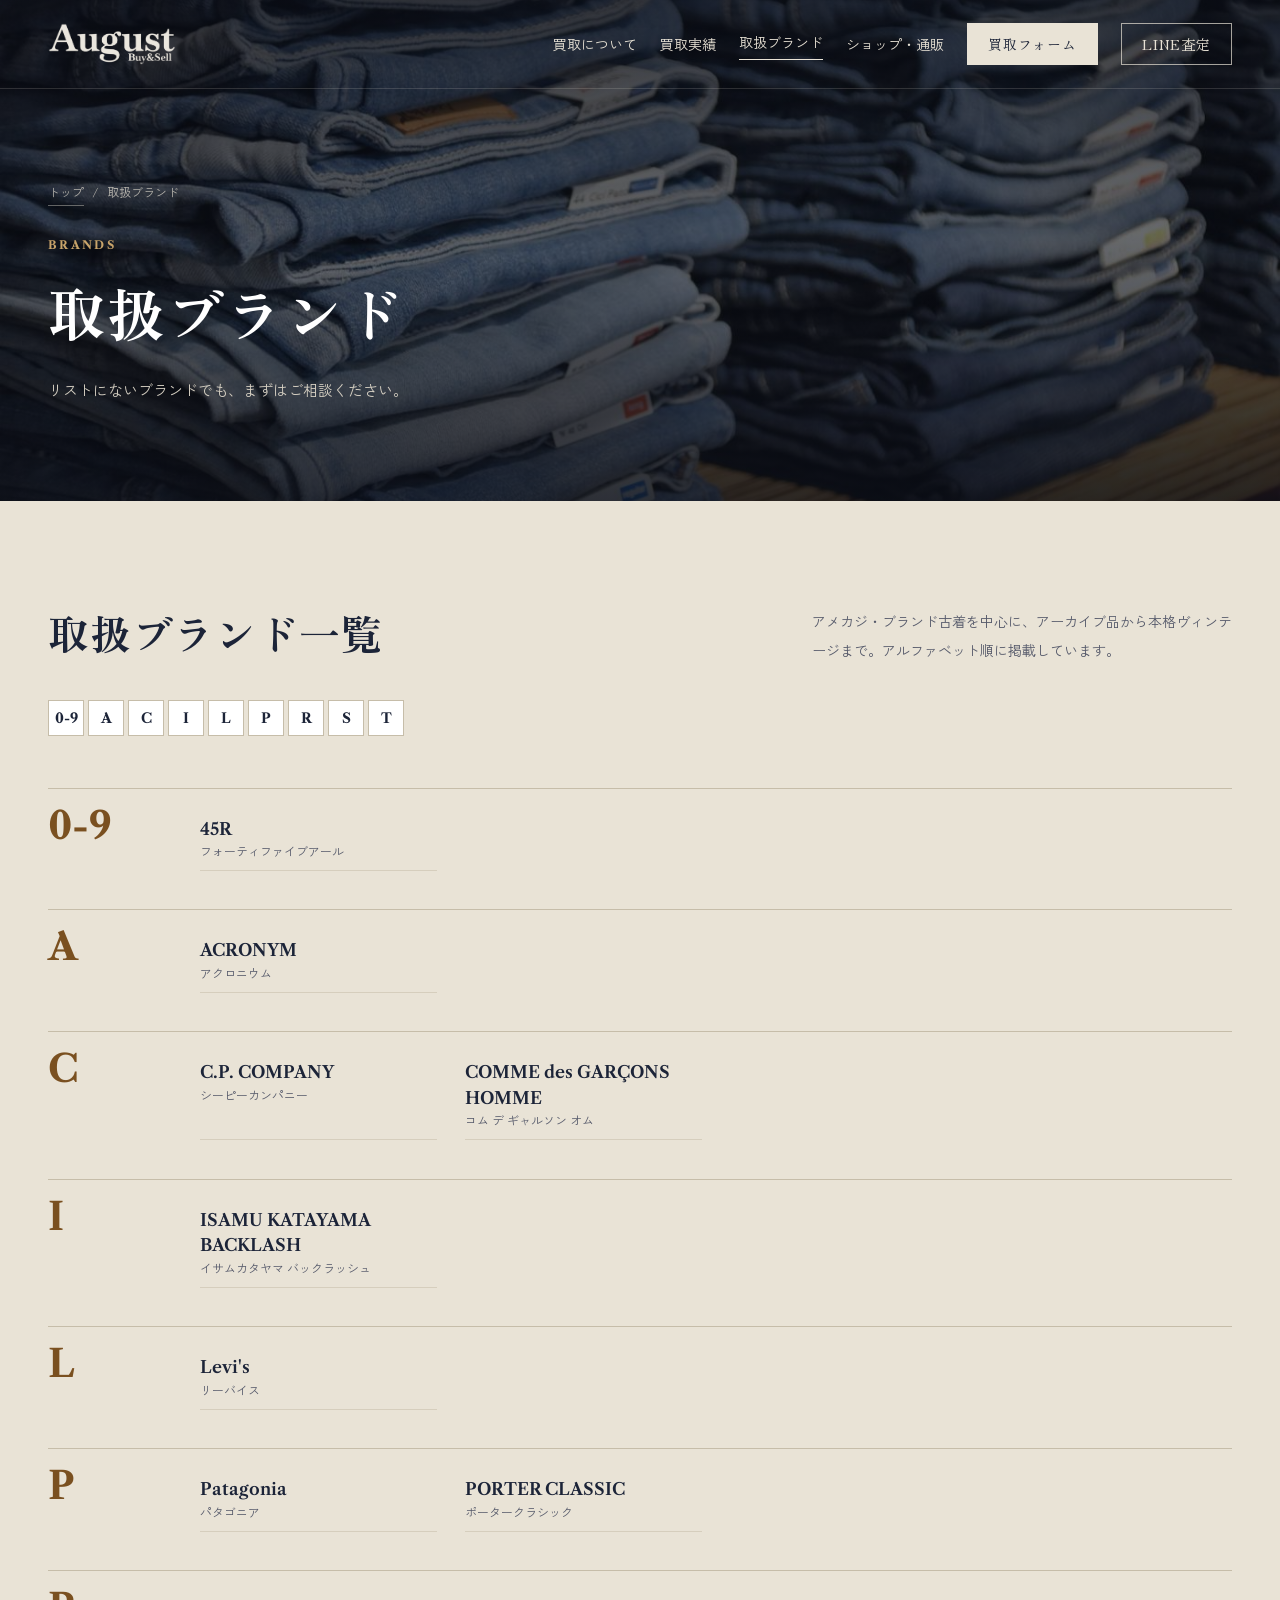
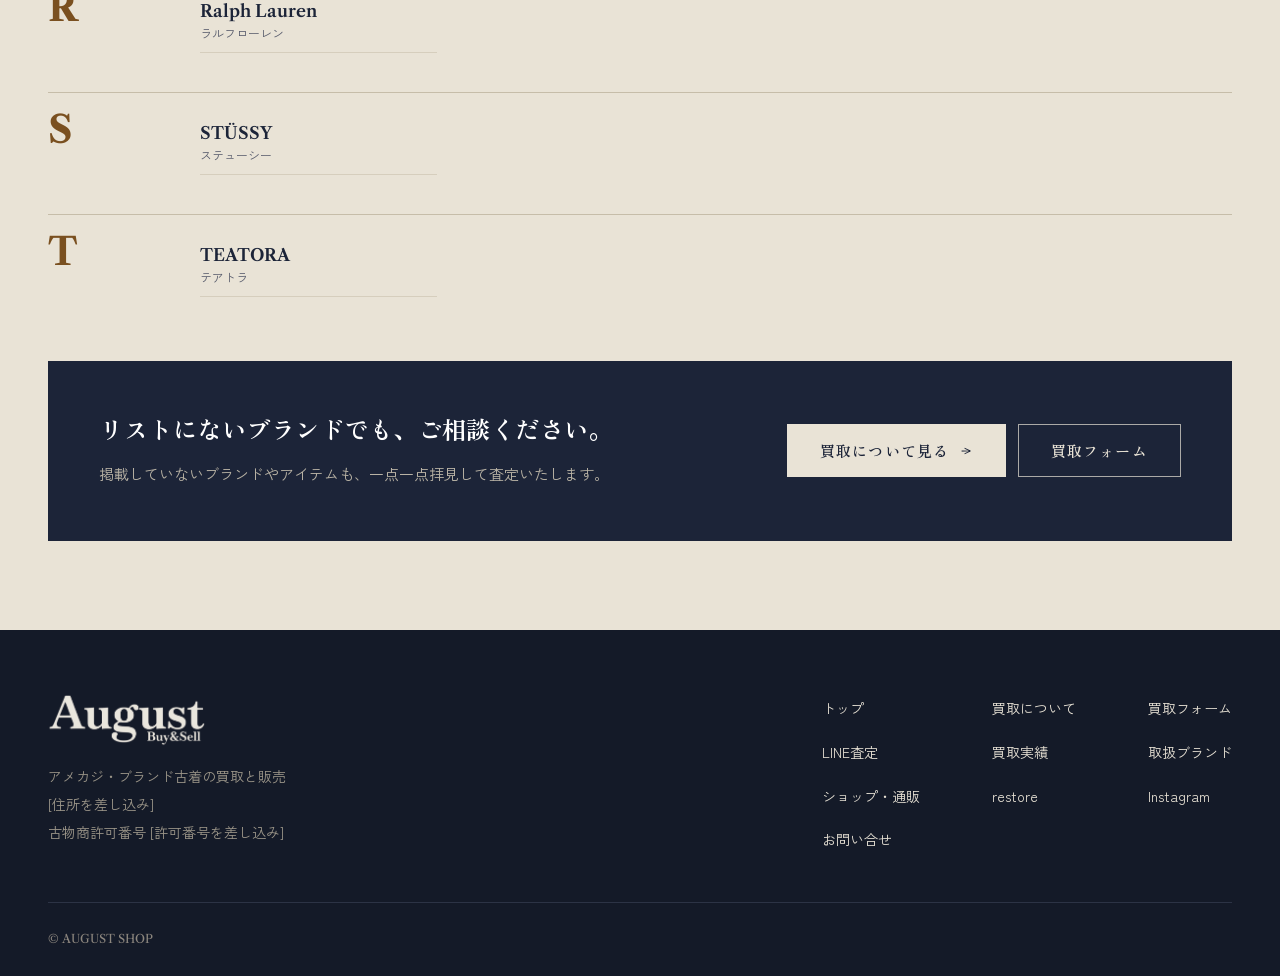
==== commit de52320f: "site: refine top page, links and typography - Intro block under the hero (key points + collapsible s" ====
--- a/brands/index.html
+++ b/brands/index.html
@@ -16,7 +16,7 @@
 <meta name="theme-color" content="#1C2438">
 <link rel="preconnect" href="https://fonts.googleapis.com">
 <link rel="preconnect" href="https://fonts.gstatic.com" crossorigin>
-<link rel="stylesheet" href="https://fonts.googleapis.com/css2?family=Libre+Caslon+Text:ital,wght@0,400;0,700;1,400&family=Zen+Kaku+Gothic+New:wght@400;500;700&family=Zen+Old+Mincho:wght@500;600;700&display=swap">
+<link rel="stylesheet" href="https://fonts.googleapis.com/css2?family=Libre+Caslon+Text:ital,wght@0,400;0,700;1,400&family=Zen+Kaku+Gothic+New:wght@400;700&family=Zen+Old+Mincho:wght@600&display=swap">
 <link rel="stylesheet" href="../assets/css/style.css">
 </head>
 <body>
@@ -25,7 +25,7 @@
 <div data-include="header"></div>
 <script src="../assets/js/config.js"></script>
 <script src="../assets/js/layout.js"></script>
-<noscript><p style="padding:100px 20px 0;"><a href="../">トップ</a> / <a href="../buy/">買取について</a> / <a href="../results/">買取実績</a> / <a href="../brands/">取扱ブランド</a> / <a href="../store/">販売について</a></p></noscript>
+<noscript><p style="padding:100px 20px 0;"><a href="../">トップ</a> / <a href="../buy/">買取について</a> / <a href="../results/">買取実績</a> / <a href="../brands/">取扱ブランド</a> / <a href="../store/">ショップ・通販</a></p></noscript>
 
 <main id="main">
   <section class="pagehero" id="top">
--- a/assets/css/style.css
+++ b/assets/css/style.css
@@ -814,3 +814,37 @@
 .hero__amp{font-family:var(--serif);font-style:italic;font-weight:400;font-size:clamp(22px,2.4vw,30px);}
 .hero__sub{font-family:var(--serif);font-weight:400;font-size:clamp(11px,1.05vw,13px);letter-spacing:.42em;margin-right:-.42em;}
 .hero__dot{margin:0 .42em 0 0;}
+
+/* ---------- ver3.3b: 最初の画面直下の紹介ブロック ---------- */
+.cta--intro .cta__inner{align-items:flex-end;}
+.cta--intro .cta__text{flex:1 1 560px;min-width:0;max-width:46em;}
+.cta--intro .cta__text p{font-size:15px;line-height:2.05;}
+.cta--intro .cta__text p + p{margin-top:18px;}
+@media (max-width:639px){.cta--intro .cta__text p br{display:none;}}
+/* 「買取は、3つの方法から。」：LINE査定ボタンの下に1行あけてリンク */
+.more__next{flex-basis:100%;margin:1.6em 0 0;}
+
+/* ---------- ver3.3c ---------- */
+/* 紹介文：要点を先に、本文はスマホでは折りたたみ */
+.points{display:grid;gap:10px;margin:22px 0 0;padding:0;list-style:none;}
+.points li{position:relative;padding-left:22px;font-size:15px;line-height:1.75;color:var(--on-dark);}
+.points li::before{content:"";position:absolute;left:2px;top:.72em;width:8px;height:8px;border:1px solid var(--brass-light);transform:rotate(45deg);}
+.cta__more{margin-top:24px;padding-top:22px;border-top:1px solid var(--line-dark);}
+.cta__more p{font-size:14px;line-height:2;color:var(--on-dark-muted);}
+.cta__more p + p{margin-top:14px;}
+.readmore{display:none;margin-top:16px;padding:6px 0;background:none;border:0;border-bottom:1px solid currentColor;color:var(--on-dark);font:inherit;font-size:14px;cursor:pointer;}
+.readmore::after{content:"＋";margin-left:8px;font-size:12px;}
+.readmore[aria-expanded="true"]::after{content:"－";}
+@media (max-width:859px){
+  .cta__more{display:none;}
+  .cta__more.is-open{display:block;}
+  .readmore{display:inline-block;}
+  .cta--intro .cta__text p br{display:none;}
+}
+/* restore：準備中（リンクなし） */
+.soon--tag{display:inline-block;padding:7px 12px;border:1px dashed var(--line);font-family:var(--mincho);font-size:12px;letter-spacing:.12em;color:var(--muted);}
+/* 書体の太さを読み込む分だけに（明朝600／ゴシック400・700） */
+:root{--mincho:"Zen Old Mincho","Hiragino Mincho ProN","Yu Mincho",YuMincho,serif;}
+.hbtn,.hbtn--fill,.btn{font-weight:600;}
+.nav a,.link{font-weight:400;}
+.opt{font-weight:400;}
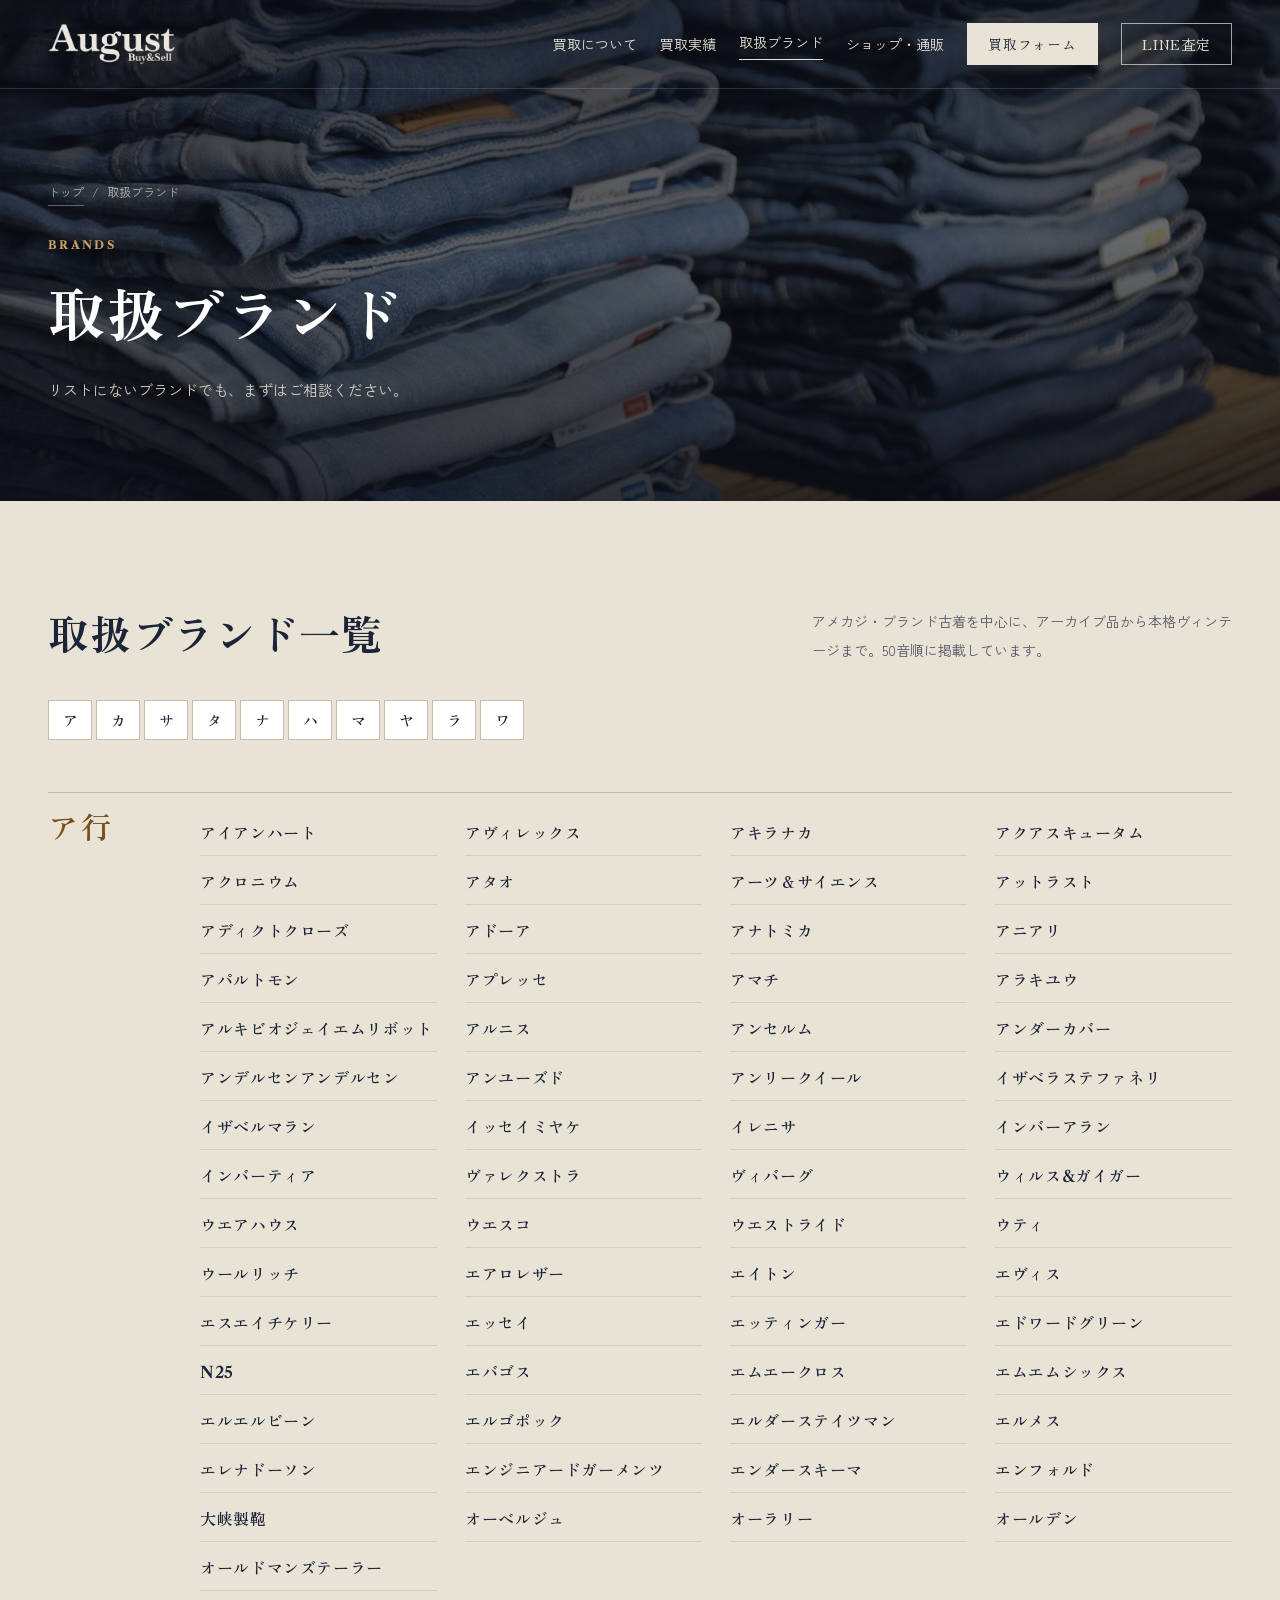
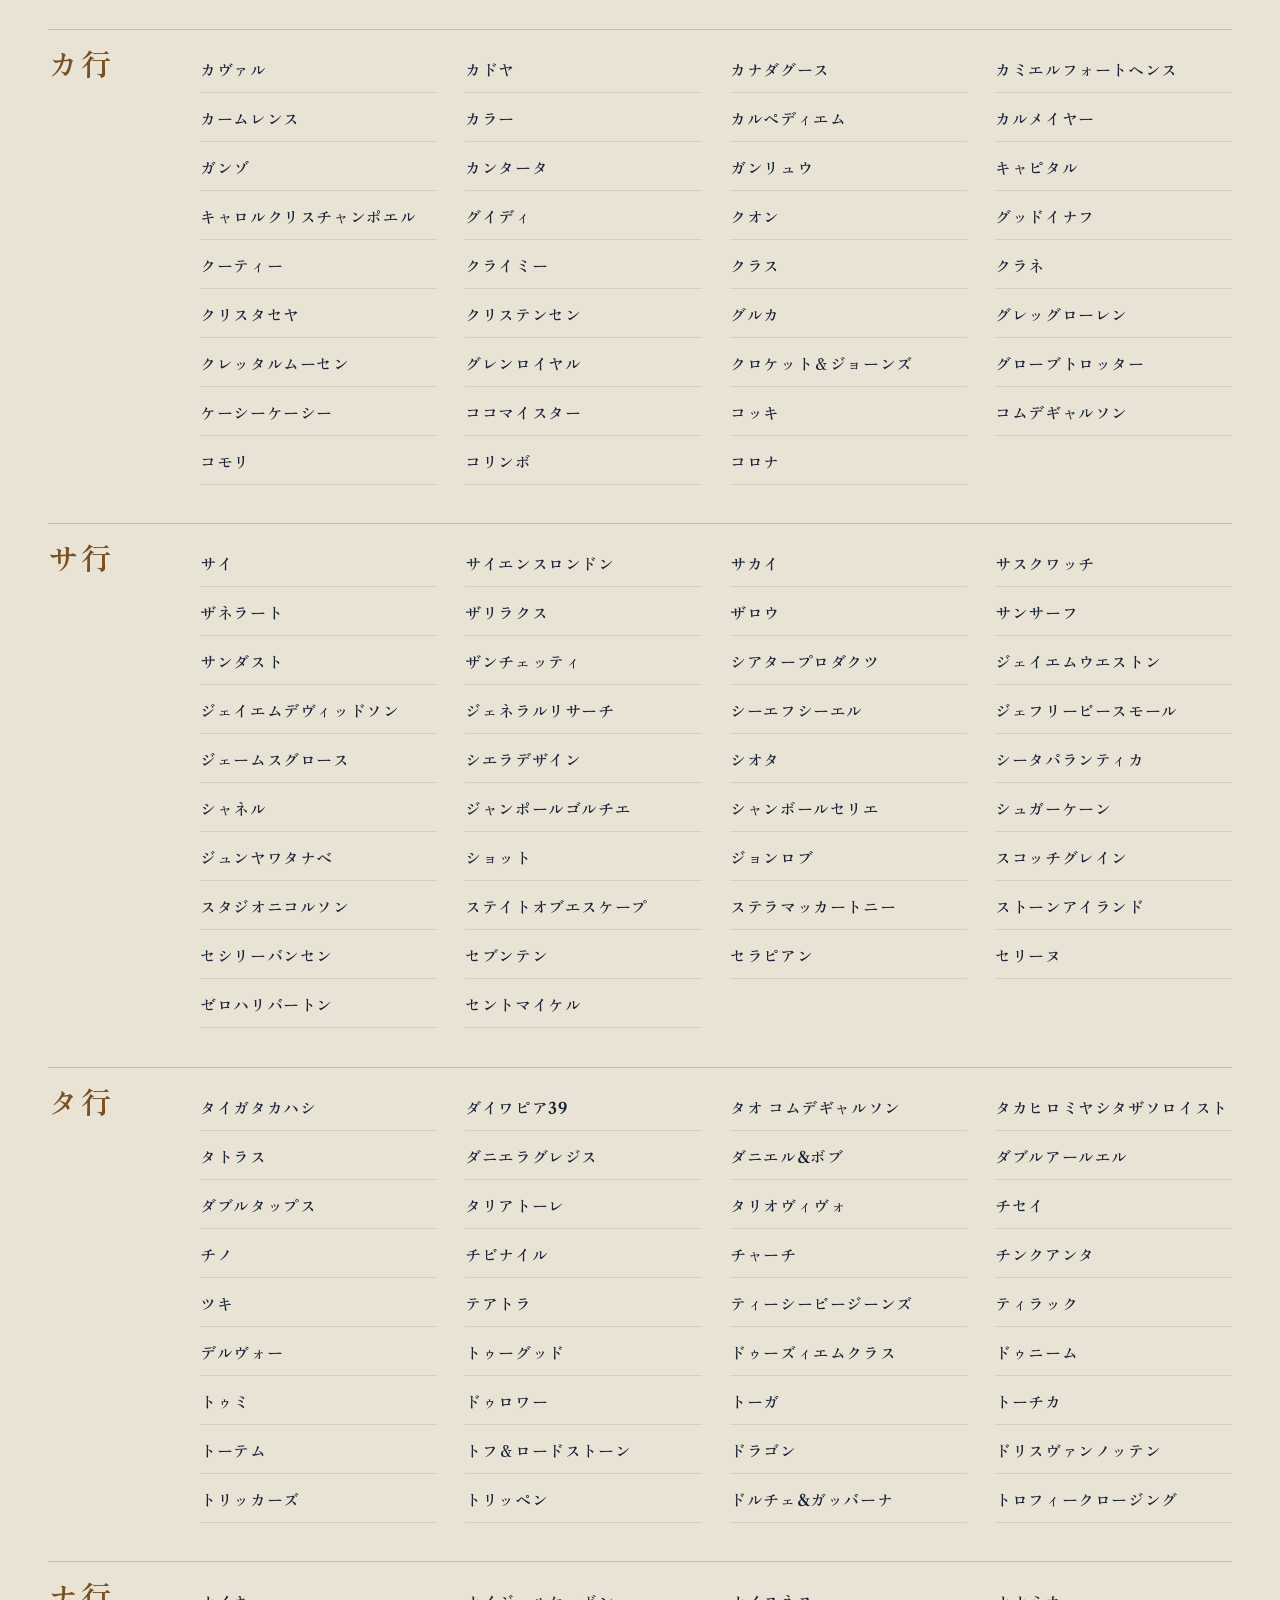
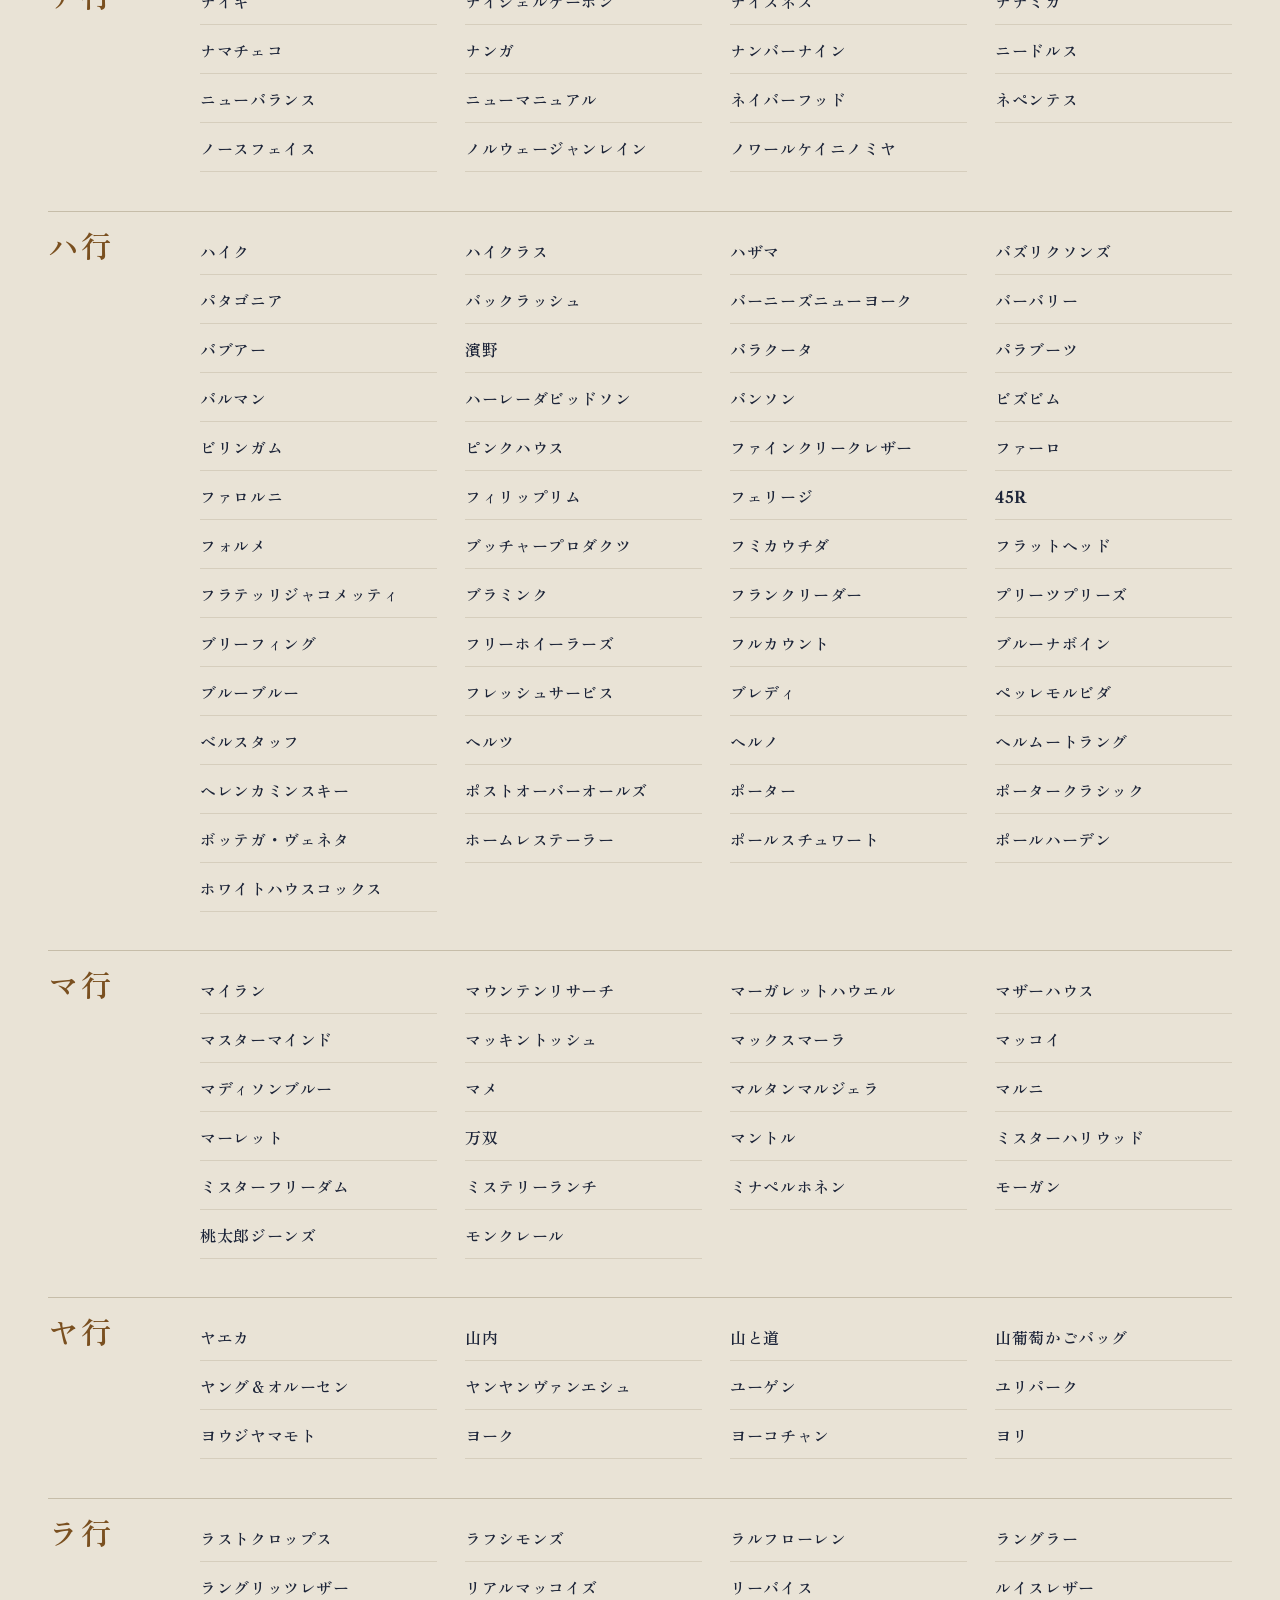
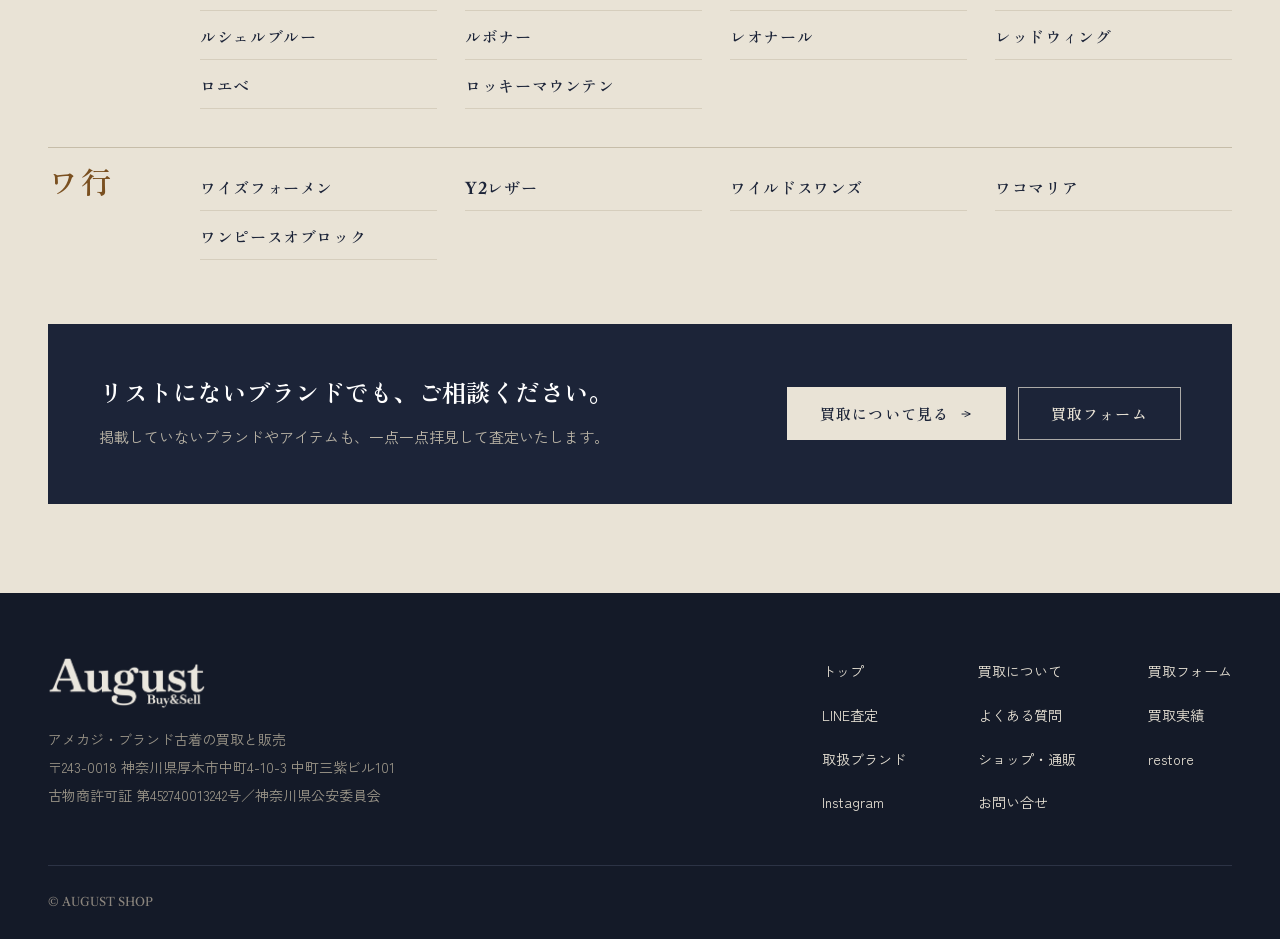
==== commit fb547b60: "ver3.4: トップのメインメッセージ・買取実績のカテゴリー絞り込み・来店希望日・取扱ブランド置き換えなど - トップ：メインメッセージ「長く愛せる一着に、出会える場所へ。」、Instagramボタ" ====
--- a/brands/index.html
+++ b/brands/index.html
@@ -4,12 +4,12 @@
 <meta charset="utf-8">
 <meta name="viewport" content="width=device-width, initial-scale=1, viewport-fit=cover">
 <title>取扱ブランド｜AUGUST SHOP</title>
-<meta name="description" content="AUGUST SHOPの取扱ブランド一覧。Levi's、Ralph Lauren、Patagonia、PORTER CLASSIC など。リストにないブランドもご相談ください。">
+<meta name="description" content="AUGUST SHOPの取扱ブランド一覧。リーバイス、ラルフローレン、パタゴニア、ポータークラシック、コムデギャルソン など。リストにないブランドもご相談ください。">
 <link rel="canonical" href="https://august-shop.net/brands/">
 <meta property="og:type" content="website">
 <meta property="og:site_name" content="AUGUST SHOP">
 <meta property="og:title" content="取扱ブランド｜AUGUST SHOP">
-<meta property="og:description" content="AUGUST SHOPの取扱ブランド一覧。Levi's、Ralph Lauren、Patagonia、PORTER CLASSIC など。リストにないブランドもご相談ください。">
+<meta property="og:description" content="AUGUST SHOPの取扱ブランド一覧。リーバイス、ラルフローレン、パタゴニア、ポータークラシック、コムデギャルソン など。リストにないブランドもご相談ください。">
 <meta property="og:image" content="https://august-shop.net/assets/img/og.jpg">
 <meta property="og:url" content="https://august-shop.net/brands/">
 <meta name="twitter:card" content="summary_large_image">
@@ -42,9 +42,9 @@
     <div class="wrap">
       <div class="section__head">
         <h2>取扱ブランド一覧</h2>
-        <p class="lede" style="font-size:14px;max-width:30em;">アメカジ・ブランド古着を中心に、アーカイブ品から本格ヴィンテージまで。アルファベット順に掲載しています。</p>
+        <p class="lede" style="font-size:14px;max-width:30em;">アメカジ・ブランド古着を中心に、アーカイブ品から本格ヴィンテージまで。50音順に掲載しています。</p>
       </div>
-      <nav class="azbar" id="azbar" aria-label="頭文字で移動"></nav>
+      <nav class="azbar" id="azbar" aria-label="50音の行で移動"></nav>
       <div class="brandindex" id="brandIndex" aria-live="polite"><p class="datastate">読み込み中…</p></div>
 
       <div class="consult">
--- a/assets/css/style.css
+++ b/assets/css/style.css
@@ -575,6 +575,15 @@
 .privacy{font-size:12px;color:var(--muted);line-height:1.9;margin-bottom:14px;padding:14px 16px;background:rgba(255,255,255,.42);border-left:2px solid var(--line);}
 .formstatus.is-ok{border-left-color:#2F5D3A;}
 .formstatus.is-error{border-left-color:var(--error);}
+.formdone{align-self:start;padding:clamp(32px,5vw,56px) clamp(24px,4vw,48px);background:var(--paper);border-top:3px solid #2F5D3A;text-align:center;line-height:1.95;}
+.formdone:focus{outline:none;}
+.formdone__mark{width:56px;height:56px;margin:0 auto 18px;border-radius:50%;background:#2F5D3A;color:#fff;font-size:28px;line-height:56px;}
+.formdone__title{font-size:clamp(22px,2.6vw,28px);letter-spacing:.06em;}
+.formdone__id{margin:14px 0 18px;font-family:var(--latin);font-size:15px;}
+.formdone__id strong{font-size:18px;letter-spacing:.04em;}
+.formdone__note{margin-top:12px;font-size:13px;color:var(--muted);}
+.formdone .btn{margin-top:26px;}
+.formdone[hidden],#buyform[hidden]{display:none;}
 .btn.is-sending{opacity:.75;cursor:progress;}
 .btn.is-sending::after{content:"";width:14px;height:14px;margin-left:12px;border:2px solid rgba(255,255,255,.4);border-top-color:#fff;border-radius:50%;animation:spin .8s linear infinite;}
 @keyframes spin{to{transform:rotate(360deg);}}
@@ -848,3 +857,64 @@
 .hbtn,.hbtn--fill,.btn{font-weight:600;}
 .nav a,.link{font-weight:400;}
 .opt{font-weight:400;}
+
+/* =========================================================
+   ver3.4: 最初の画面のメインメッセージ（和文）
+   - 上：SELECT CLOTH & ARCHIVE・VINTAGE（小・字間広め）
+   - 下：長く愛せる一着に、出会える場所へ。（明朝・大）
+   ========================================================= */
+.hero .hero__title{gap:clamp(20px,2.4vw,30px);}
+.hero__kicker .hero__sub{white-space:nowrap;}
+.hero__amp--s{font-size:inherit;letter-spacing:0;margin:0 .42em 0 0;transform:none;font-style:italic;}
+.hero__main{
+  font-family:var(--mincho);font-weight:600;color:#F4EFE6;
+  font-size:clamp(28px,4.9vw,64px);line-height:1.55;letter-spacing:.1em;margin-right:-.1em;
+  text-shadow:0 2px 24px rgba(0,0,0,.35);
+}
+@media (max-width:639px){
+  .hero__kicker{gap:10px;}
+  .hero__kicker::before,.hero__kicker::after{width:18px;}
+  .hero__kicker .hero__sub{font-size:10px;letter-spacing:.22em;margin-right:-.22em;}
+  .hero__kicker .hero__dot,.hero__amp--s{margin-right:.22em;}
+  .hero__main{font-size:clamp(26px,7.6vw,34px);letter-spacing:.08em;margin-right:-.08em;}
+}
+
+/* 店舗情報：Google マップ（アクセスの下） */
+.map{margin-top:16px;position:relative;width:100%;aspect-ratio:4 / 3;background:var(--canvas-deep,#DED7C7);border:1px solid var(--line);}
+.map iframe{position:absolute;inset:0;width:100%;height:100%;border:0;}
+@media (min-width:860px){.map{aspect-ratio:16 / 10;}}
+.map__link{margin-top:10px;font-size:14px;}
+
+/* 取扱ブランドはカタカナ表記：欧文セリフ＋明朝で表示 */
+.marquee__track{font-family:var(--heading);font-weight:600;font-style:normal;letter-spacing:.06em;}
+.marquee--alt .marquee__track{font-style:normal;}
+.brandgroup h2{font-family:var(--mincho);font-weight:600;font-size:clamp(24px,2.4vw,32px);letter-spacing:.06em;}
+.brandgroup li b{font-family:var(--heading);font-weight:600;font-size:16px;letter-spacing:.04em;}
+.brandgroup ul{grid-template-columns:repeat(auto-fill,minmax(200px,1fr));}
+@media (max-width:639px){.brandgroup ul{grid-template-columns:1fr 1fr;gap:0 18px;}.brandgroup li b{font-size:14px;}}
+.azbar a{font-family:var(--mincho);font-weight:600;font-size:15px;min-width:44px;height:40px;}
+
+/* 買取実績：カテゴリーの絞り込み（和文） */
+.chip{font-family:var(--sans);font-weight:700;font-size:13px;letter-spacing:.04em;}
+.chip .n{font-family:var(--serif);}
+.chip--empty{color:var(--muted);}
+.chip--empty .n{opacity:.45;}
+
+/* 買取フォーム：来店希望日（第1〜第3希望） */
+.visits{margin-bottom:18px;}
+.visits > legend{margin-bottom:6px;}
+.visits > .hint{font-size:13px;color:var(--muted);line-height:1.8;margin-bottom:12px;}
+.visits__list{display:grid;gap:12px;}
+.visit{display:grid;gap:6px;}
+@media (min-width:640px){.visit{grid-template-columns:96px 1fr;align-items:center;column-gap:14px;}.visit .err{grid-column:2;}}
+.visit__no{font-size:14px;font-weight:700;}
+.visit__inputs{display:grid;grid-template-columns:minmax(0,1.35fr) minmax(0,1fr);gap:10px;max-width:440px;}
+.visit input[type="date"],.visit select{
+  font-family:var(--sans);font-size:16px;color:var(--ink);background:var(--paper);
+  border:1px solid var(--muted);padding:12px 12px;width:100%;min-height:52px;line-height:1.4;
+}
+.visit input:focus,.visit select:focus{outline:2px solid var(--brass);outline-offset:2px;border-color:var(--brass);}
+.visit .err{font-size:13px;font-weight:700;color:var(--error);}
+.visit[data-invalid="true"] input,.visit[data-invalid="true"] select{border:2px solid var(--error);}
+/* 写真が必須のときの枠 */
+.field[data-invalid="true"] .photos__pick label.btn{border-color:var(--error);color:var(--error);}
